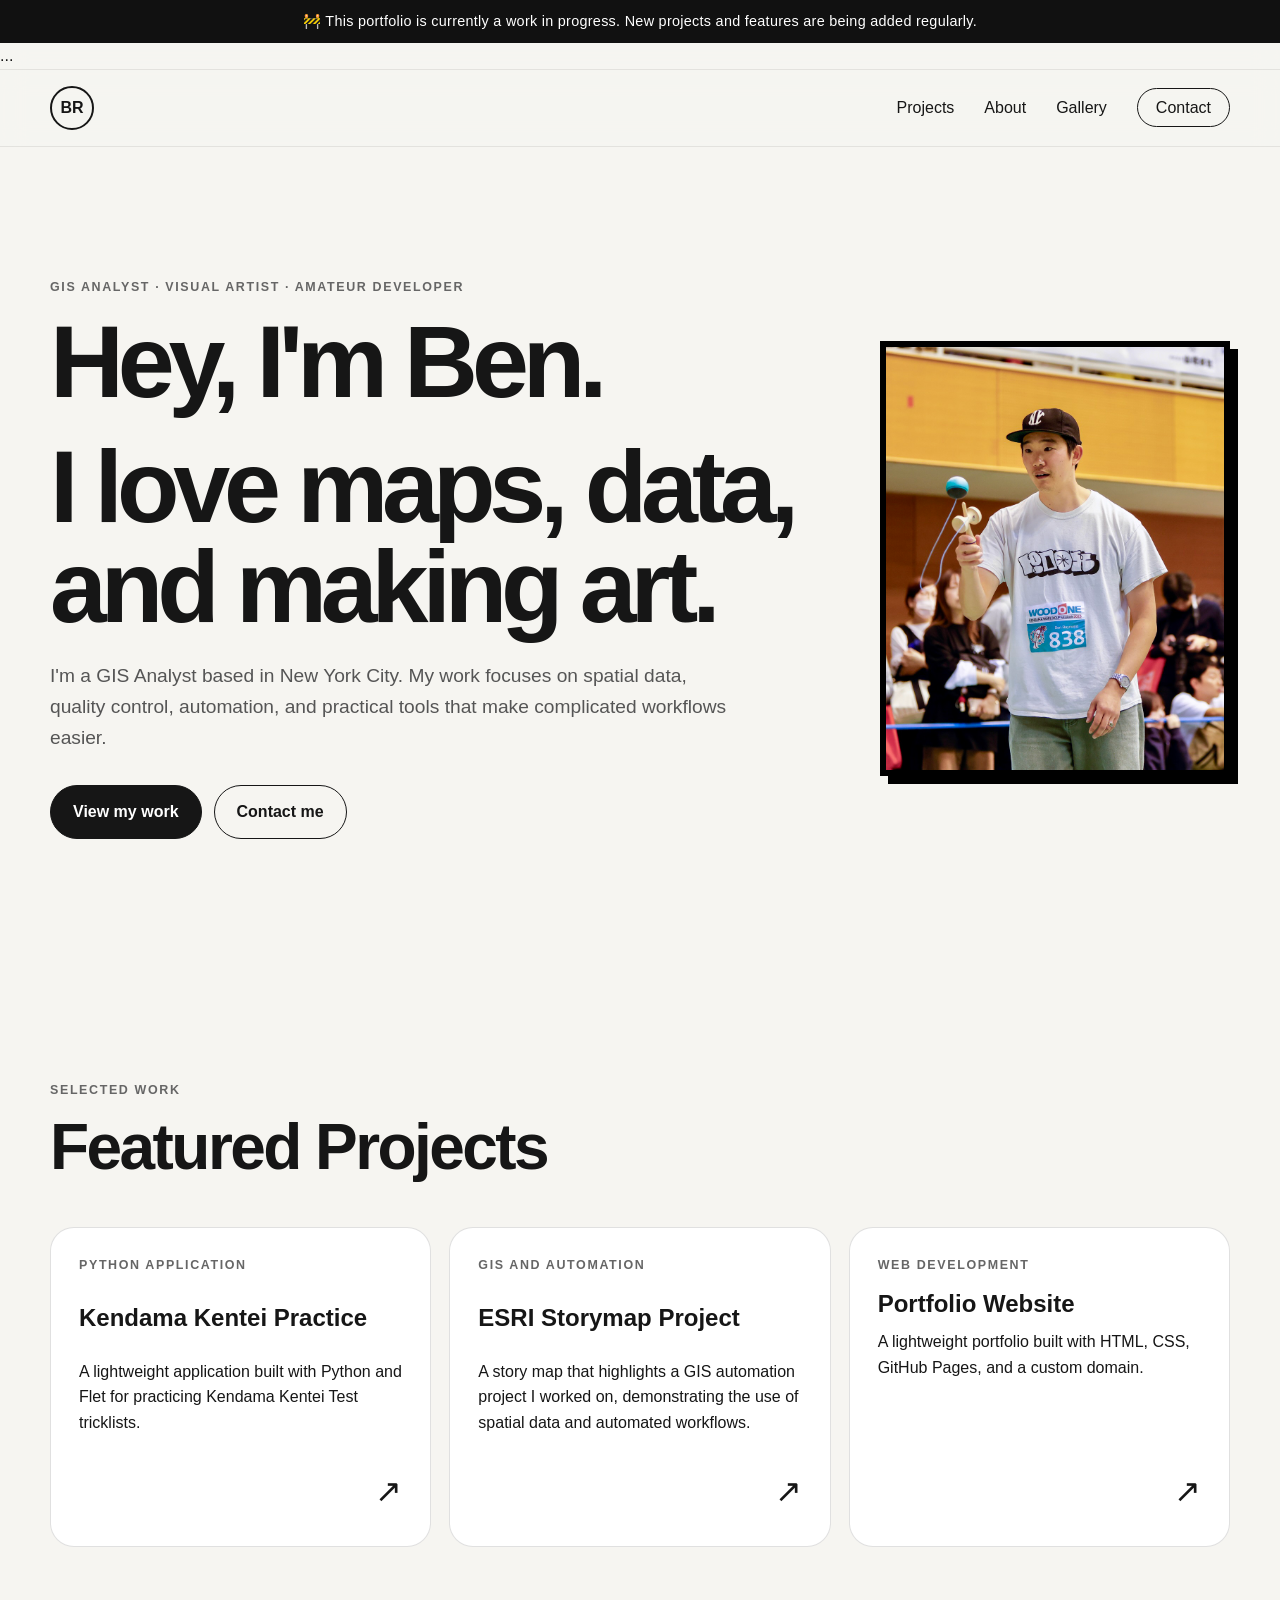
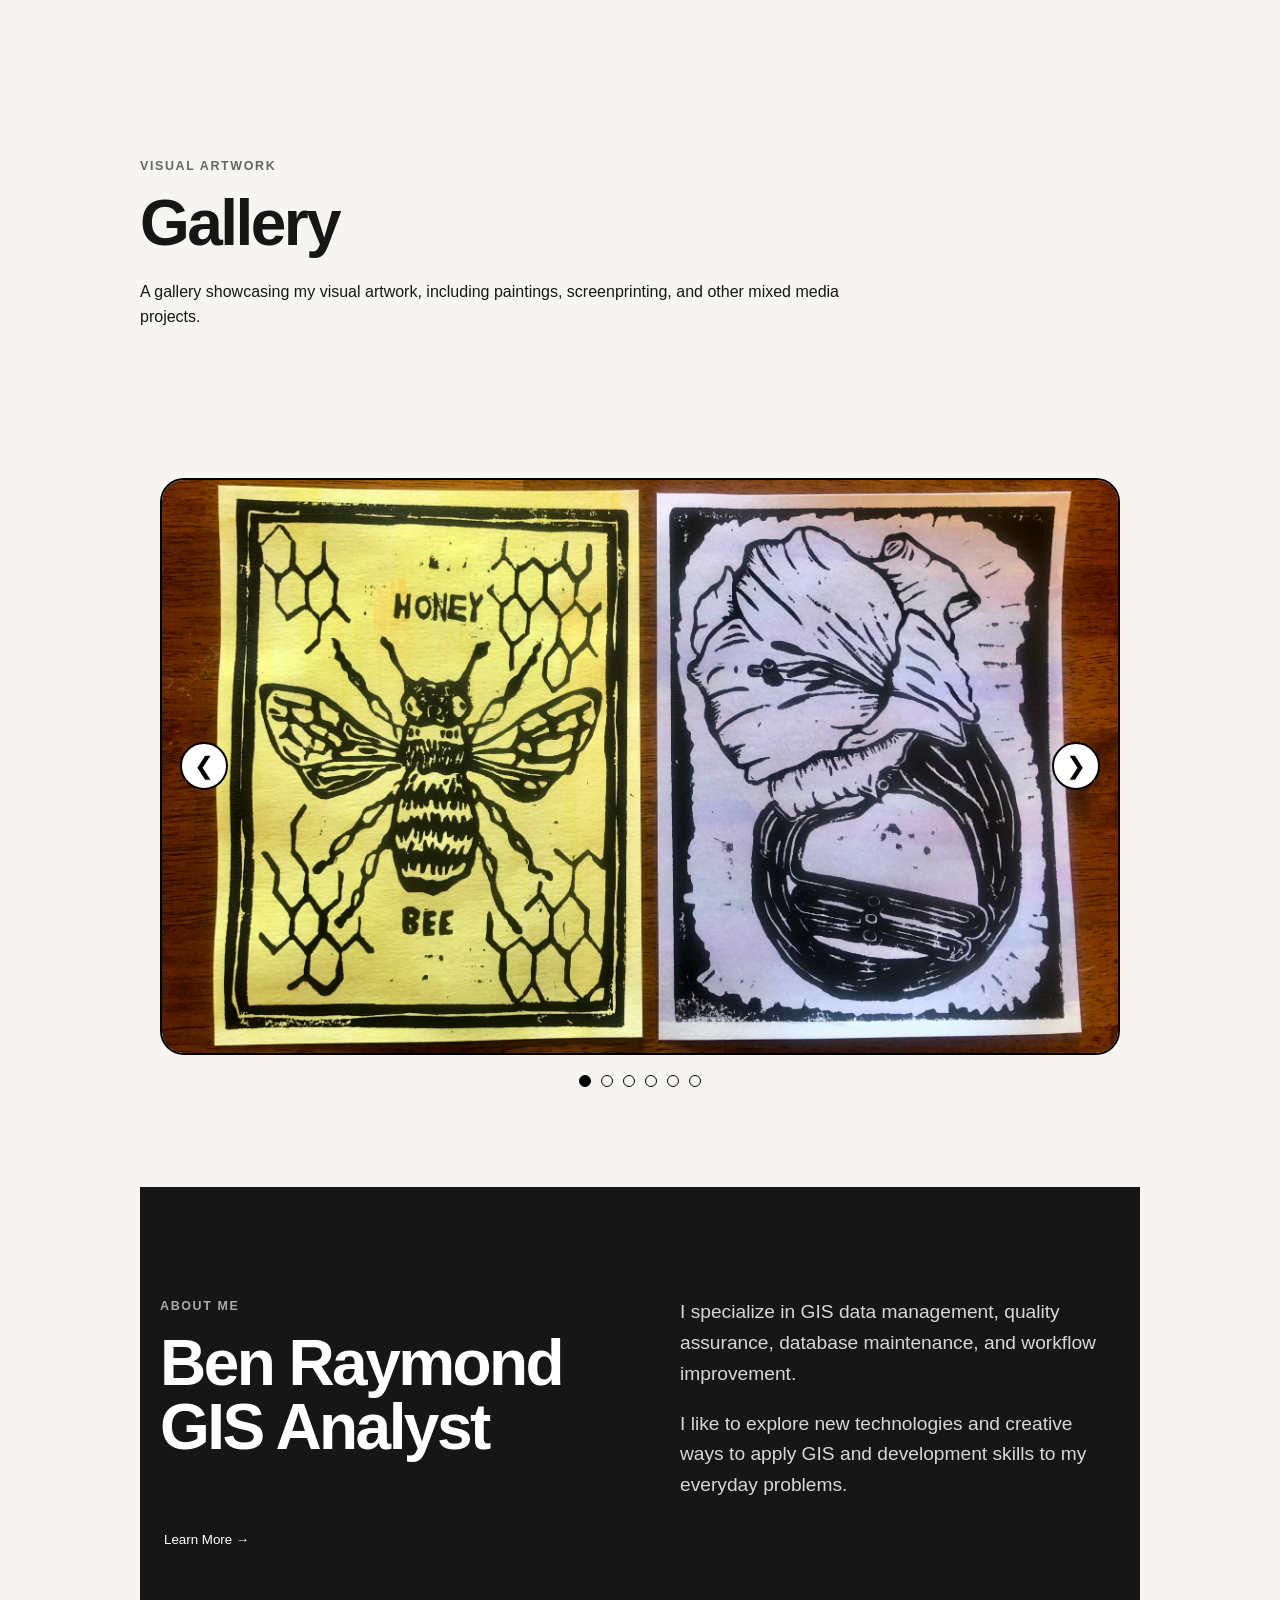
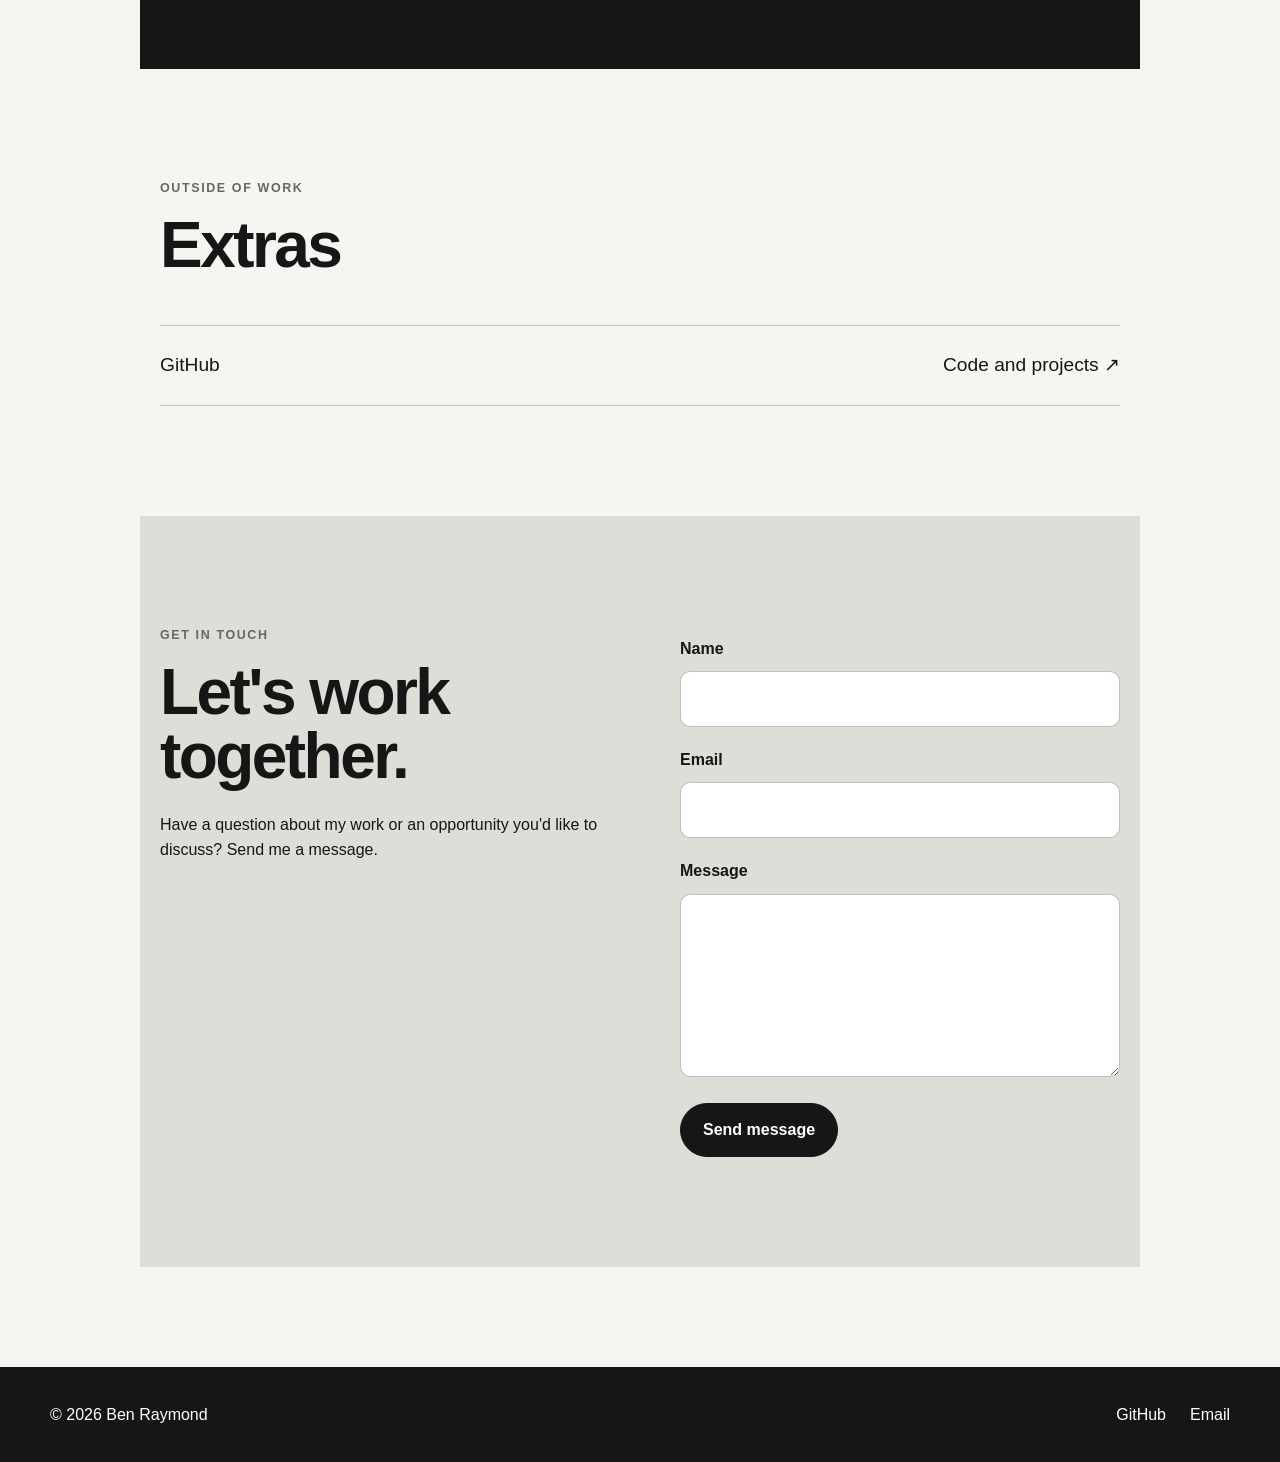
==== index.html @ f87cbcc8 "Add About Me page and improved gallery" ====
<!DOCTYPE html>
<html lang="en">
<head>
    <meta charset="UTF-8">

    <meta
        name="viewport"
        content="width=device-width, initial-scale=1.0"
    >

    <meta
        name="description"
        content="Ben Raymond's GIS, art, and development portfolio."
    >

    <title>Ben Raymond | Portfolio</title>

    <link rel="stylesheet" href="style.css?v=2">
</head>

<body>

    <!-- Navigation -->
    <!-- WIP BANNER-->
    <div class="announcement-banner">
    🚧 This portfolio is currently a work in progress. New projects and features are being added regularly.
    </div>

<header class="site-header">
    ...
</header>
    <!-- Header-->
    <header class="site-header">
        <nav class="navbar container">
            <a class="logo" href="#home">BR</a>

            <ul class="nav-links">
                <li><a href="#projects">Projects</a></li>
                <li><a href="#about">About</a></li>
                <li><a href="#gallery">Gallery</a></li>
                <li><a class="contact-link" href="#contact">Contact</a></li>
            </ul>
        </nav>
    </header>

    <main>

        <!-- Introduction -->
        <section id="home" class="hero container">
            <div class="hero-text">
                <p class="eyebrow">GIS Analyst · Visual Artist · Amateur Developer</p>

                <h1>
                    Hey, I'm Ben.
                </h1>

                <h1>    
                    I love maps, data, and making art.
                </h1>

                <p class="hero-description">
                    I'm a GIS Analyst based in New York City. My work focuses
                    on spatial data, quality control, automation, and practical
                    tools that make complicated workflows easier.
                </p>

                <div class="hero-buttons">
                    <a class="button primary-button" href="#projects">
                        View my work
                    </a>

                    <a class="button secondary-button" href="#contact">
                        Contact me
                    </a>
                </div>
            </div>

            <img
                class="profile-image"
                src="images/benKWC.JPG"
                alt="Portrait of Ben Raymond competing at KWC 2025"
            >
        </section>

        <!-- Featured Projects -->
        <section id="projects" class="section container">
            <div class="section-heading">
                <p class="eyebrow">Selected work</p>
                <h2>Featured Projects</h2>
            </div>

            <div class="featured-grid">

                <a  class="featured-card"
                    href="https://github.com/raymond-ben/Kendama-Kentei-Test-Practice"
                    target="_blank"
                    rel="noopener noreferrer">
                    <p class="project-type">Python Application</p>
                    <h3>Kendama Kentei Practice</h3>
                    <p>
                        A lightweight application built with Python and Flet for practicing Kendama Kentei Test tricklists.
                    </p>

                    <span class="card-arrow">↗</span>
                </a>

                <a class="featured-card"
                    href="https://storymaps.arcgis.com/stories/ae61ece244264a0494ba1dba176bf20c"
                    target="_blank"
                    rel="noopener noreferrer">
                    <p class="project-type">GIS and Automation</p>
                    <h3>ESRI Storymap Project</h3>
                    <p>
                        A story map that highlights a GIS automation project I worked on, demonstrating the use of spatial data and automated workflows.
                    </p>
                   
                    <span class="card-arrow">↗</span>
                </a>

                <a class="featured-card" href="portfolio-site.html">
                    <div>
                        <p class="project-type">Web Development</p>
                        <h3>Portfolio Website</h3>

                        <p>
                            A lightweight portfolio built with HTML, CSS,
                            GitHub Pages, and a custom domain.
                        </p>
                    </div>

                    <span class="card-arrow">↗</span>
                </a>

            </div>
        </section>

        <!-- Art Gallery -->
        <section id="gallery" class="section gallery-section">
            <div class="section-heading">
                <p class="eyebrow">Visual Artwork</p>
                <h2>Gallery</h2>

                <p>
                    A gallery showcasing my visual artwork, including paintings, screenprinting, and other mixed media projects.
                </p>
            </div>

            <!-- Where to insert a photo carousel -->

        <section class="gallery-section">
            <div class="carousel">
                <button
                    class="carousel-button previous"
                    type="button"
                    aria-label="Previous image"
            >
                    &#10094;
            </button>

            <div class="carousel-track">
                <img
                    class="carousel-image active"
                    src="images/gallery-1.jpeg"
                    alt="Bee and Flower - Linocut Print"
                >
                
                <img
                    class="carousel-image"
                    src="images/gallery-2.jpeg"
                    alt="2021 Dead and Company Summer Tour Lot Tshirt - Digital/Screenprint/Tie-Dye"
                >

                <img
                    class="carousel-image"
                    src="images/gallery-3.jpeg"
                    alt="Buffalo Head Lot Tshirt - Digital/Screenprint/Tie-Dye"
                >

                <img
                    class="carousel-image"
                    src="images/gallery-4.jpeg"
                    alt="Buffalo Head Stickers"
                >

                <img
                    class="carousel-image"
                    src="images/gallery-5.jpeg"
                    alt="Magic: the Gathering Food Token - Acrylic Painting"
                >

                <img
                    class="carousel-image"
                    src="images/gallery-6.jpeg"
                    alt="Self Portrait - Mixed Media"
                >
            </div>

            <button
                class="carousel-button next"
                type="button"
                aria-label="Next image"
            >
                &#10095;
            </button>
        </div>

        <div class="carousel-dots">
            <button class="dot active" aria-label="Show image 1"></button>
            <button class="dot" aria-label="Show image 2"></button>
            <button class="dot" aria-label="Show image 3"></button>
            <button class="dot" aria-label="Show image 4"></button>
            <button class="dot" aria-label="Show image 5"></button>
            <button class="dot" aria-label="Show image 6"></button>
        </div>
    </section>

        <!-- About -->
        <section id="about" class="section about-section">
            <div class="container about-layout">
                <div>
                    <p class="eyebrow">About me</p>
                    <h2>Ben Raymond GIS Analyst</h2>
                </div>

                <div class="about-copy">
                    <p>
                        I specialize in GIS data management, quality assurance,
                        database maintenance, and workflow improvement.
                    </p>

                    <p>
                        I like to explore new technologies and creative ways to apply GIS and development skills to my everyday problems.
                    </p>
                </div>
            </div>

             <button class="class-button" type="button" onclick="window.location.href='about.html'">
                 Learn More →
            </button>
        </section>

        <!-- Extras -->
        <section id="extras" class="section container">
            <div class="section-heading">
                <p class="eyebrow">Outside of work</p>
                <h2>Extras</h2>
            </div>

            <div class="link-list">

                <a href="https://github.com/raymond-ben"
                   target="_blank"
                   rel="noopener noreferrer">GitHub
                   <span>Code and projects ↗</span>
                </a>
            </div>
        </section>

        <!-- Contact -->
        <section id="contact" class="section contact-section">
            <div class="container contact-layout">
                <div>
                    <p class="eyebrow">Get in touch</p>
                    <h2>Let's work together.</h2>

                    <p>
                        Have a question about my work or an opportunity you'd
                        like to discuss? Send me a message.
                    </p>
                </div>

                <form
                    class="contact-form"
                    action="https://formspree.io/f/xykrnepl"
                    method="POST"
                >
                    <label for="name">Name</label>
                    <input
                        id="name"
                        name="name"
                        type="text"
                        required
                    >

                    <label for="email">Email</label>
                    <input
                        id="email"
                        name="email"
                        type="email"
                        required
                    >

                    <label for="message">Message</label>
                    <textarea
                        id="message"
                        name="message"
                        rows="6"
                        required
                    ></textarea>

                    <button class="button primary-button" type="submit">
                        Send message
                    </button>
                </form>
            </div>
        </section>

    </main>

    <footer class="site-footer">
        <div class="container footer-content">
            <p>© 2026 Ben Raymond</p>

            <div>
                <a href="https://github.com/raymond-ben"
                   target="_blank"
                   rel="noopener noreferrer">GitHub
                </a>

                <a href="mailto:ben@benraymond.me">Email</a>
            </div>
        </div>
    </footer>

<script src="script.js"></script>
</body>
</html>
---- style.css ----
/* Basic reset */

* {
    box-sizing: border-box;
}

html {
    scroll-behavior: smooth;
}

body {
    margin: 0;
    background: #f6f5f1;
    color: #161616;
    font-family:
        Arial,
        Helvetica,
        sans-serif;
    line-height: 1.6;
}

img {
    display: block;
    max-width: 100%;
}

a {
    color: inherit;
    text-decoration: none;
}

h1,
h2,
h3,
p {
    margin-top: 0;
}

h1 {
    max-width: 900px;
    margin-bottom: 24px;
    font-size: clamp(3rem, 8vw, 6.5rem);
    line-height: 0.98;
    letter-spacing: -0.06em;
}

h2 {
    margin-bottom: 24px;
    font-size: clamp(2.3rem, 5vw, 4rem);
    line-height: 1;
    letter-spacing: -0.04em;
}

h3 {
    margin-bottom: 12px;
    font-size: 1.5rem;
    line-height: 1.15;
}

.container {
    width: min(1180px, calc(100% - 40px));
    margin-inline: auto;
}


/* Navigation */

.announcement-banner {
    position: sticky;
    top: 0;
    z-index: 1000;

    background: #111;
    color: white;

    text-align: center;
    padding: 10px 20px;

    font-size: 0.9rem;
    font-weight: 500;
    letter-spacing: 0.02em;
}

.site-header {
    position: sticky;
    top: 40px;
    z-index: 100;
    border-bottom: 1px solid rgba(0, 0, 0, 0.08);
    background: rgba(246, 245, 241, 0.9);
    backdrop-filter: blur(12px);
}

.navbar {
    display: flex;
    align-items: center;
    justify-content: space-between;
    min-height: 76px;
}

.logo {
    display: grid;
    width: 44px;
    height: 44px;
    place-items: center;
    border: 2px solid #161616;
    border-radius: 50%;
    font-weight: 700;
}

.nav-links {
    display: flex;
    align-items: center;
    gap: 30px;
    margin: 0;
    padding: 0;
    list-style: none;
}

.nav-links a:hover {
    opacity: 0.55;
}

.contact-link {
    padding: 10px 18px;
    border: 1px solid #161616;
    border-radius: 999px;
}


/* Hero */

.hero {
    display: grid;
    grid-template-columns: 1fr 350px;
    align-items: center;
    gap: 60px;
    min-height: calc(100vh - 76px);
    padding-block: 100px;
}

.hero-description {
    max-width: 680px;
    margin-bottom: 32px;
    color: #555;
    font-size: 1.2rem;
}

.profile-image {
    width: 100%;
    height: auto;
    object-fit: cover;

    border: 6px solid #000;
    box-shadow: 8px 8px 0 #000;
}

.eyebrow,
.project-type {
    margin-bottom: 14px;
    color: #666;
    font-size: 0.78rem;
    font-weight: 700;
    letter-spacing: 0.13em;
    text-transform: uppercase;
}

.hero-buttons {
    display: flex;
    flex-wrap: wrap;
    gap: 12px;
}


/* Buttons */

.button {
    display: inline-block;
    padding: 13px 22px;
    border: 1px solid #161616;
    border-radius: 999px;
    font: inherit;
    font-weight: 700;
    cursor: pointer;
}

.primary-button {
    background: #161616;
    color: #fff;
}

.primary-button:hover {
    background: #444;
}

.secondary-button:hover {
    background: #e8e7e2;
}


/* Shared sections */

.section {
    padding-block: 110px;
}

.section-heading {
    max-width: 700px;
    margin-bottom: 48px;
}


/* Featured cards */

.featured-grid {
    display: grid;
    grid-template-columns: repeat(3, 1fr);
    gap: 18px;
}

.featured-card {
    display: flex;
    min-height: 320px;
    padding: 28px;
    flex-direction: column;
    justify-content: space-between;
    border: 1px solid rgba(0, 0, 0, 0.12);
    border-radius: 24px;
    background: #fff;
    transition:
        transform 180ms ease,
        box-shadow 180ms ease;
}

.featured-card:hover {
    transform: translateY(-6px);
    box-shadow: 0 20px 50px rgba(0, 0, 0, 0.09);
}

.card-arrow {
    align-self: flex-end;
    font-size: 2rem;
}


/* Gallery */
.gallery-section {
    width: min(1000px, calc(100% - 40px));
    margin: 0 auto;
    padding: 100px 0;
}

.carousel {
    position: relative;
}

.carousel-track {
    position: relative;
    overflow: hidden;
    border: 2px solid #000;
    border-radius: 24px;
    background: #ddd;
}

.carousel-image {
    display: none;
    width: auto;
    max-width: 100%;
    max-height: 75vh;
    height: auto;
    object-fit: contain;
    margin: 0 auto;
}

.carousel-image.active {
    display: block;
}

.carousel-button {
    position: absolute;
    top: 50%;
    z-index: 2;

    width: 48px;
    height: 48px;

    border: 2px solid #000;
    border-radius: 50%;
    background: #fff;
    color: #000;

    font-size: 1.5rem;
    cursor: pointer;

    transform: translateY(-50%);
}

.carousel-button:hover {
    background: #000;
    color: #fff;
}

.previous {
    left: 20px;
}

.next {
    right: 20px;
}

.carousel-dots {
    display: flex;
    justify-content: center;
    gap: 10px;
    margin-top: 20px;
}

.dot {
    width: 12px;
    height: 12px;
    padding: 0;

    border: 1px solid #000;
    border-radius: 50%;
    background: transparent;

    cursor: pointer;
}

.dot.active {
    background: #000;
}


/* About */

.about-section {
    background: #161616;
    color: #fff;
}

.about-layout {
    display: grid;
    grid-template-columns: 1fr 1fr;
    gap: 80px;
}

.about-section .eyebrow {
    color: #aaa;
}

.about-copy {
    color: #d7d7d7;
    font-size: 1.2rem;
}

.class-button {
    background: #161616;
    color: white;
    border: none;
    padding: 12px 24px;
    cursor: pointer;
    text-align: right;
}

/* Extras */

.link-list {
    border-top: 1px solid rgba(0, 0, 0, 0.2);
}

.link-list a {
    display: flex;
    justify-content: space-between;
    gap: 30px;
    padding-block: 24px;
    border-bottom: 1px solid rgba(0, 0, 0, 0.2);
    font-size: 1.2rem;
}

.link-list a:hover {
    padding-left: 12px;
}


/* Contact */

.contact-section {
    background: #deddd7;
}

.contact-layout {
    display: grid;
    grid-template-columns: 1fr 1fr;
    gap: 80px;
}

.contact-form {
    display: grid;
    gap: 10px;
}

.contact-form label {
    margin-top: 10px;
    font-weight: 700;
}

.contact-form input,
.contact-form textarea {
    width: 100%;
    padding: 14px;
    border: 1px solid rgba(0, 0, 0, 0.25);
    border-radius: 10px;
    background: #fff;
    font: inherit;
}

.contact-form textarea {
    resize: vertical;
}

.contact-form button {
    width: fit-content;
    margin-top: 16px;
}


/* Footer */

.site-footer {
    padding-block: 35px;
    background: #161616;
    color: #fff;
}

.footer-content {
    display: flex;
    justify-content: space-between;
    gap: 30px;
}

.footer-content p {
    margin: 0;
}

.footer-content div {
    display: flex;
    gap: 24px;
}


/* Tablet */

@media (max-width: 900px) {
    .hero {
        grid-template-columns: 1fr;
    }

    .profile-image {
        width: 220px;
        height: 280px;
    }

    .featured-grid,
    .project-grid {
        grid-template-columns: repeat(2, 1fr);
    }

    .about-layout,
    .contact-layout {
        grid-template-columns: 1fr;
        gap: 40px;
    }
}


/* Mobile */

@media (max-width: 650px) {
    .nav-links li:not(:last-child) {
        display: none;
    }

    .hero {
        padding-block: 70px;
    }

    .section {
        padding-block: 75px;
    }

    .featured-grid,
    .project-grid {
        grid-template-columns: 1fr;
    }

    .featured-card {
        min-height: 260px;
    }

    .footer-content {
        flex-direction: column;
    }
}
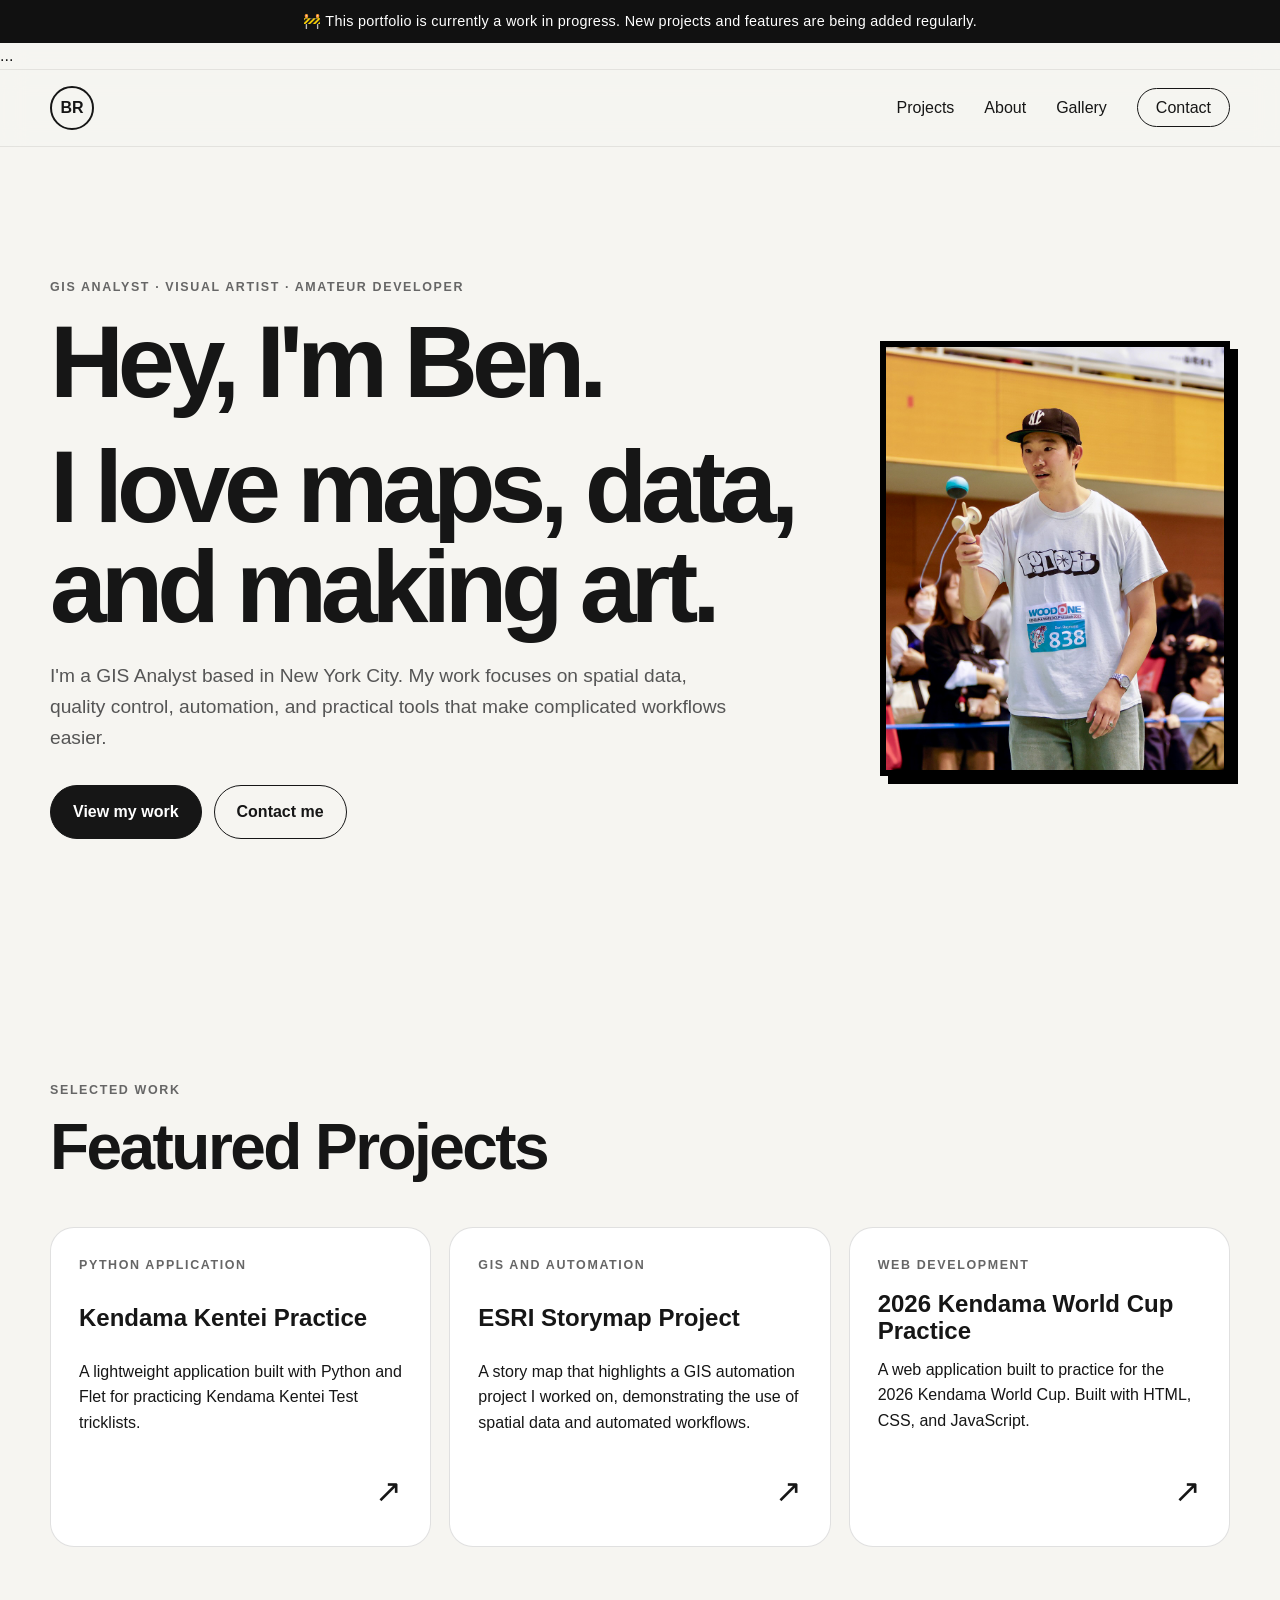
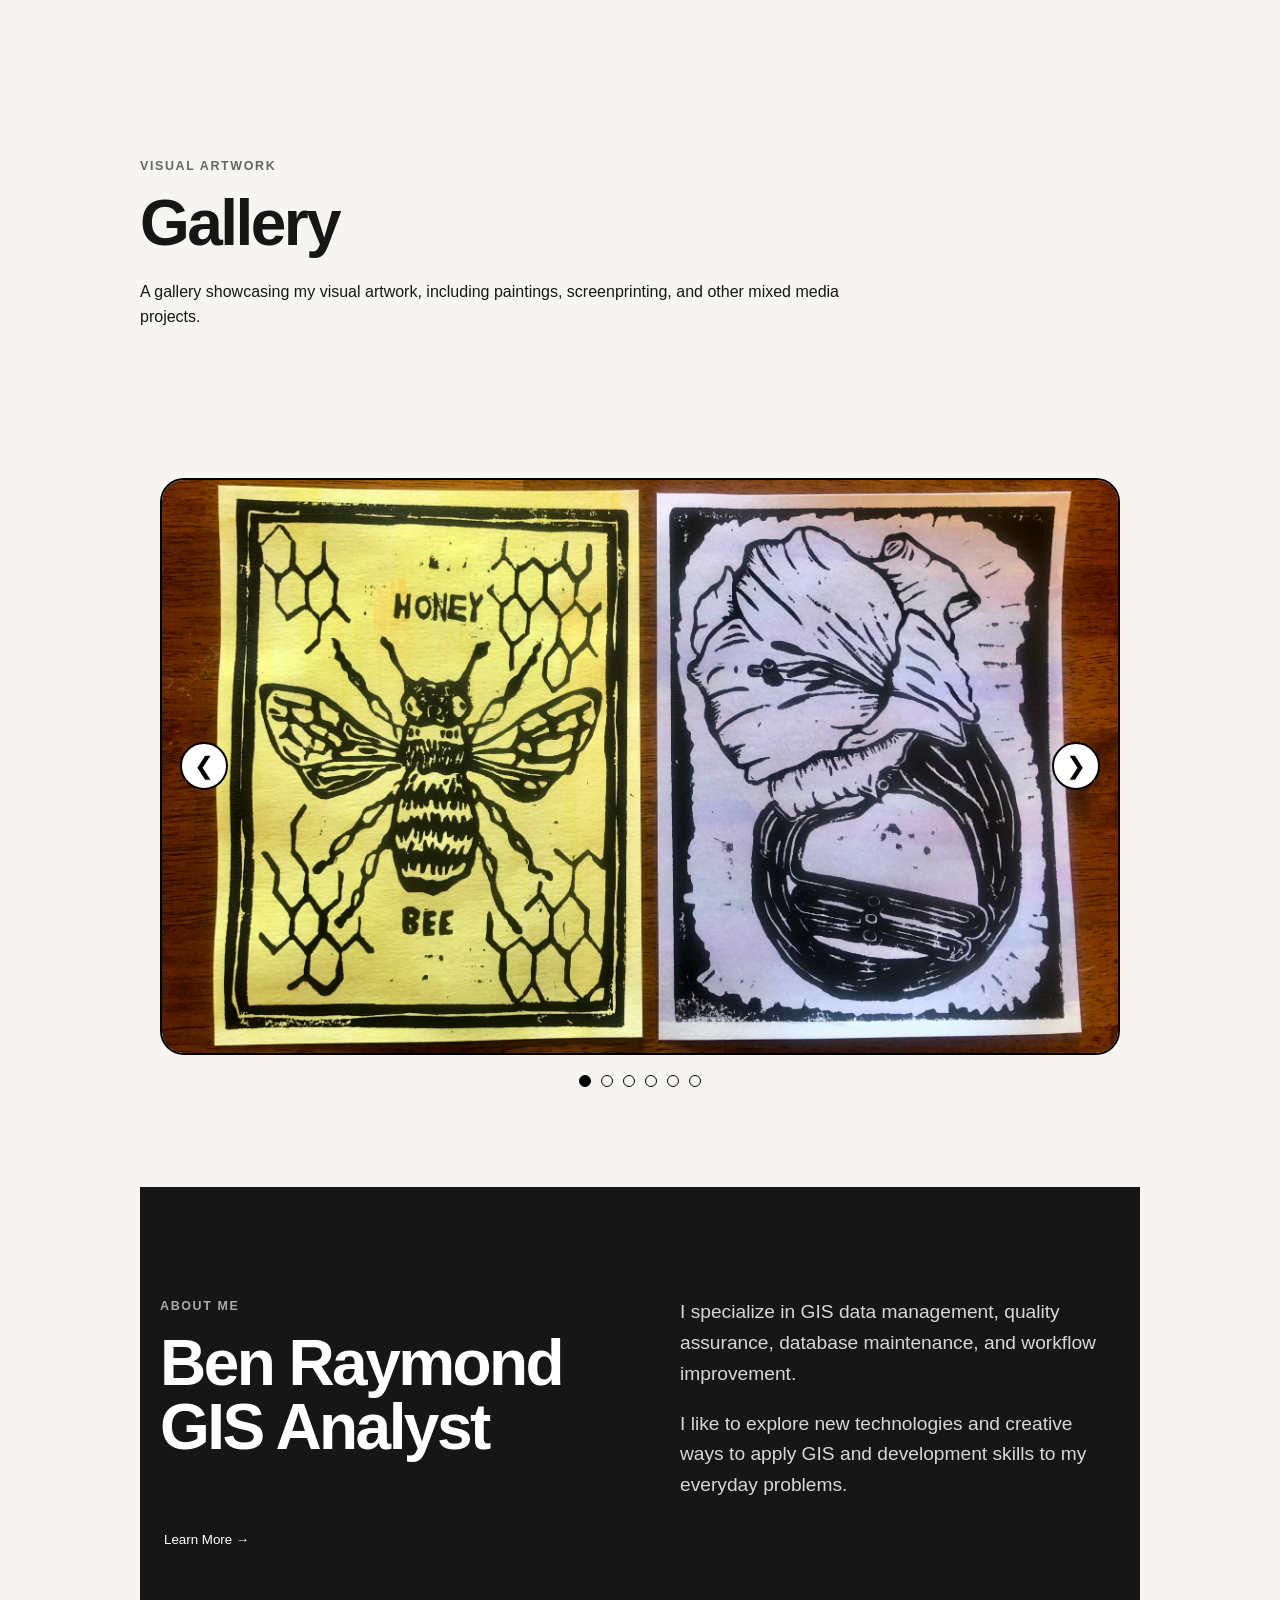
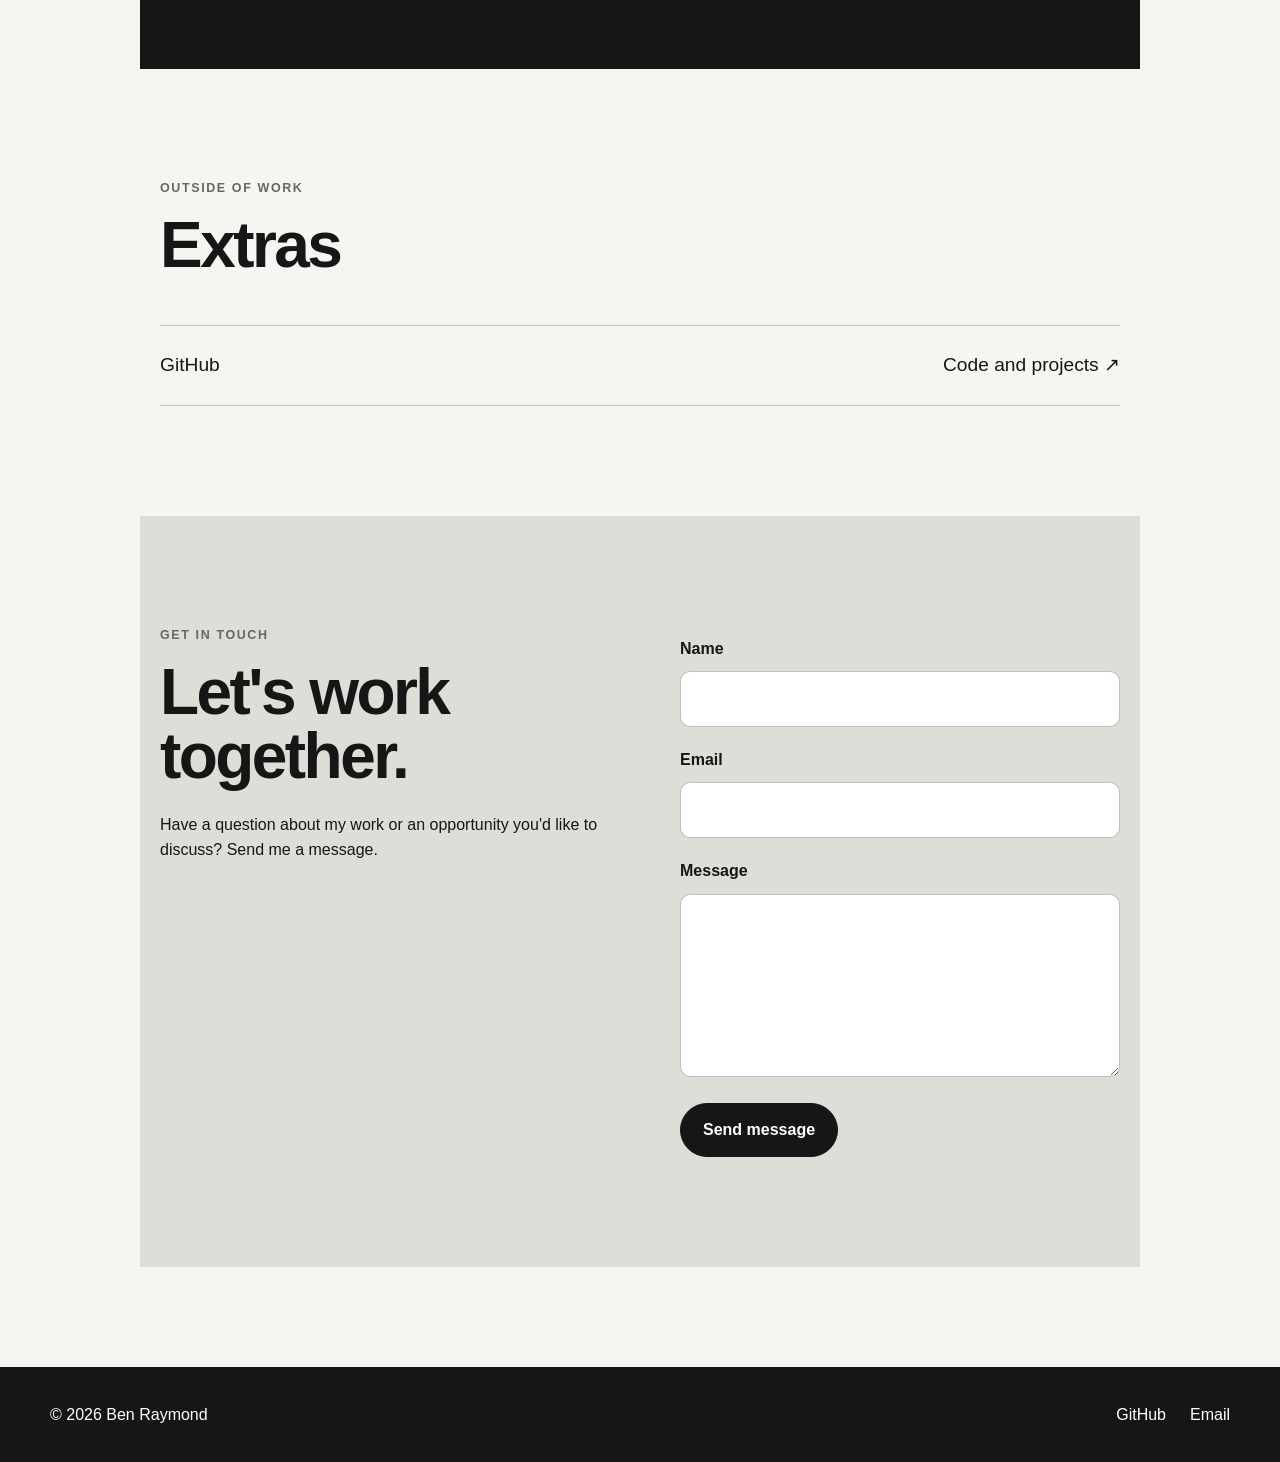
==== commit ccd5b49f: "Add KWC Practice App" ====
--- a/index.html
+++ b/index.html
@@ -15,7 +15,7 @@
 
     <title>Ben Raymond | Portfolio</title>
 
-    <link rel="stylesheet" href="style.css?v=2">
+    <link rel="stylesheet" href="style.css?v=3">
 </head>
 
 <body>
@@ -117,14 +117,17 @@
                     <span class="card-arrow">↗</span>
                 </a>
 
-                <a class="featured-card" href="portfolio-site.html">
+                <a class="featured-card" 
+                    href="/kwc-practice/"
+                    target="_blank"
+                    rel="noopener noreferrer">
                     <div>
                         <p class="project-type">Web Development</p>
-                        <h3>Portfolio Website</h3>
+                        <h3>2026 Kendama World Cup Practice</h3>
 
                         <p>
-                            A lightweight portfolio built with HTML, CSS,
-                            GitHub Pages, and a custom domain.
+                            A web application built to practice for the 2026 Kendama World Cup.
+                            Built with HTML, CSS, and JavaScript.
                         </p>
                     </div>
 
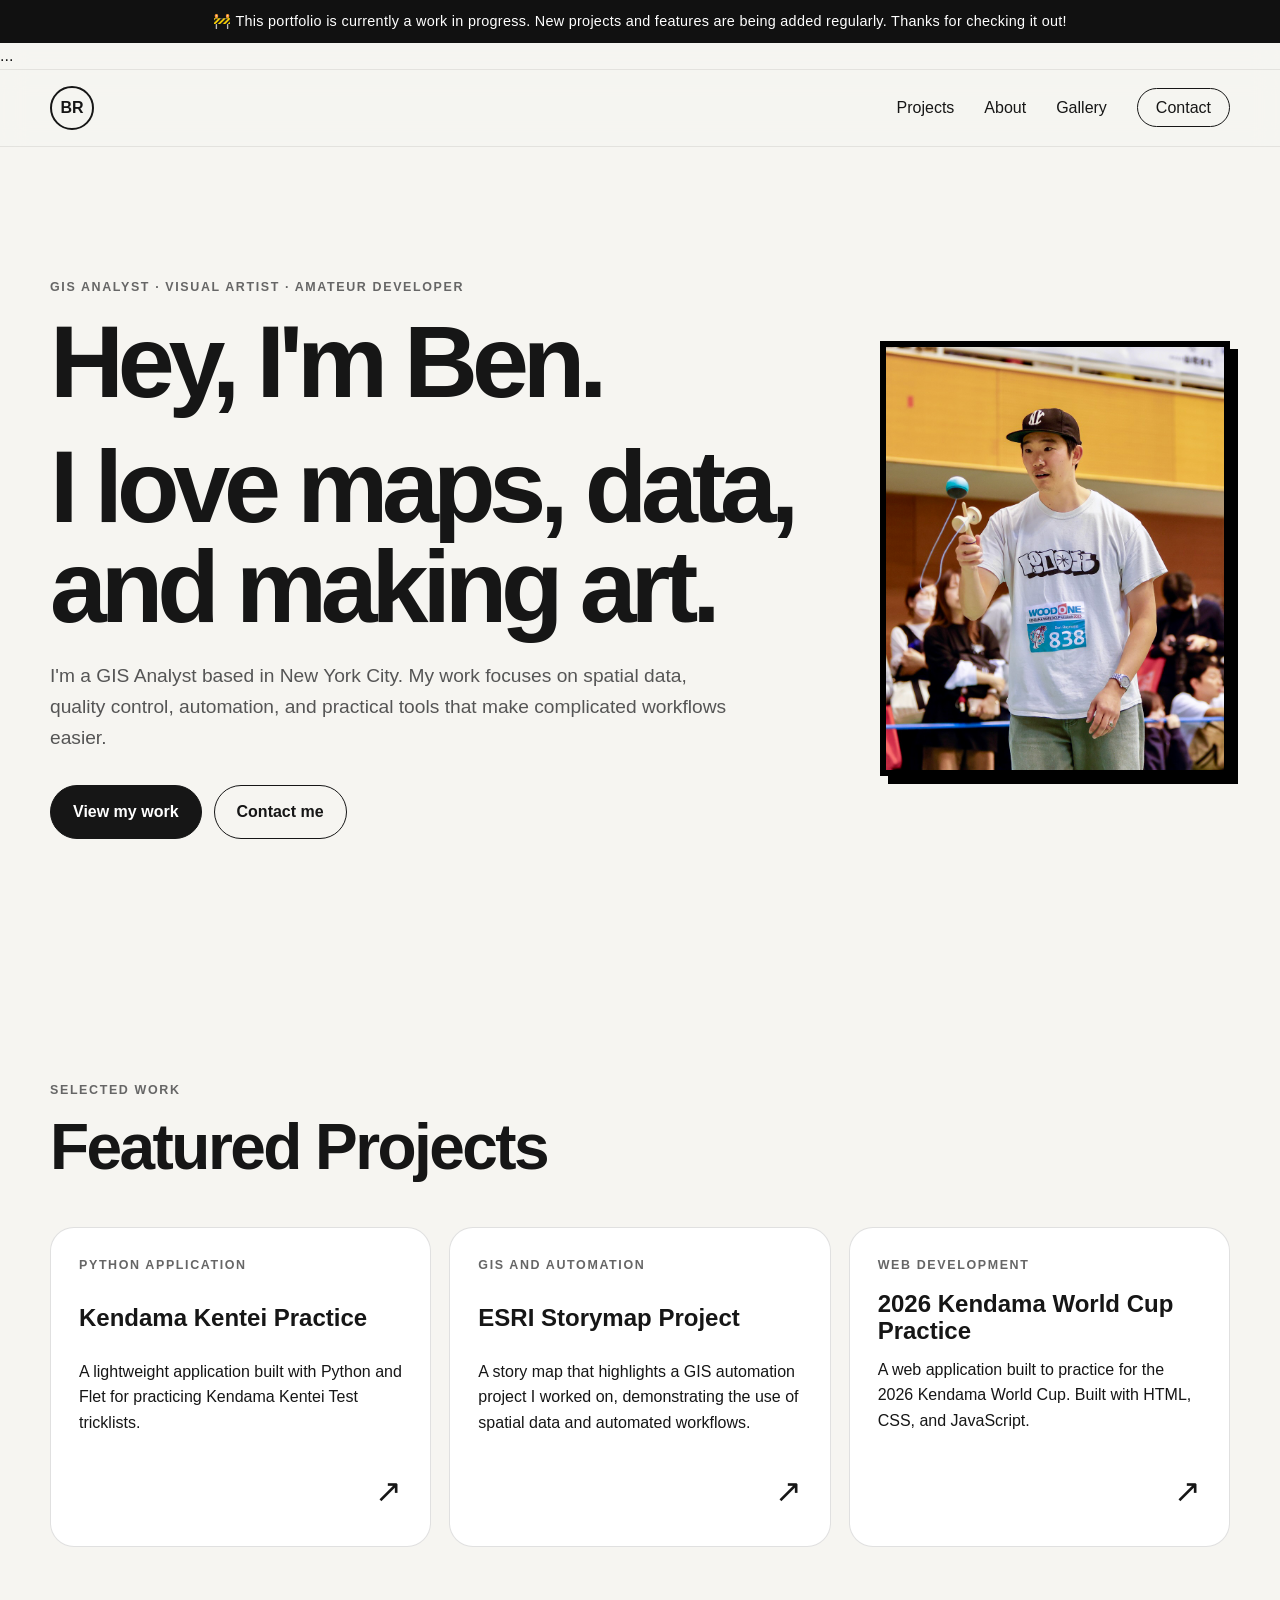
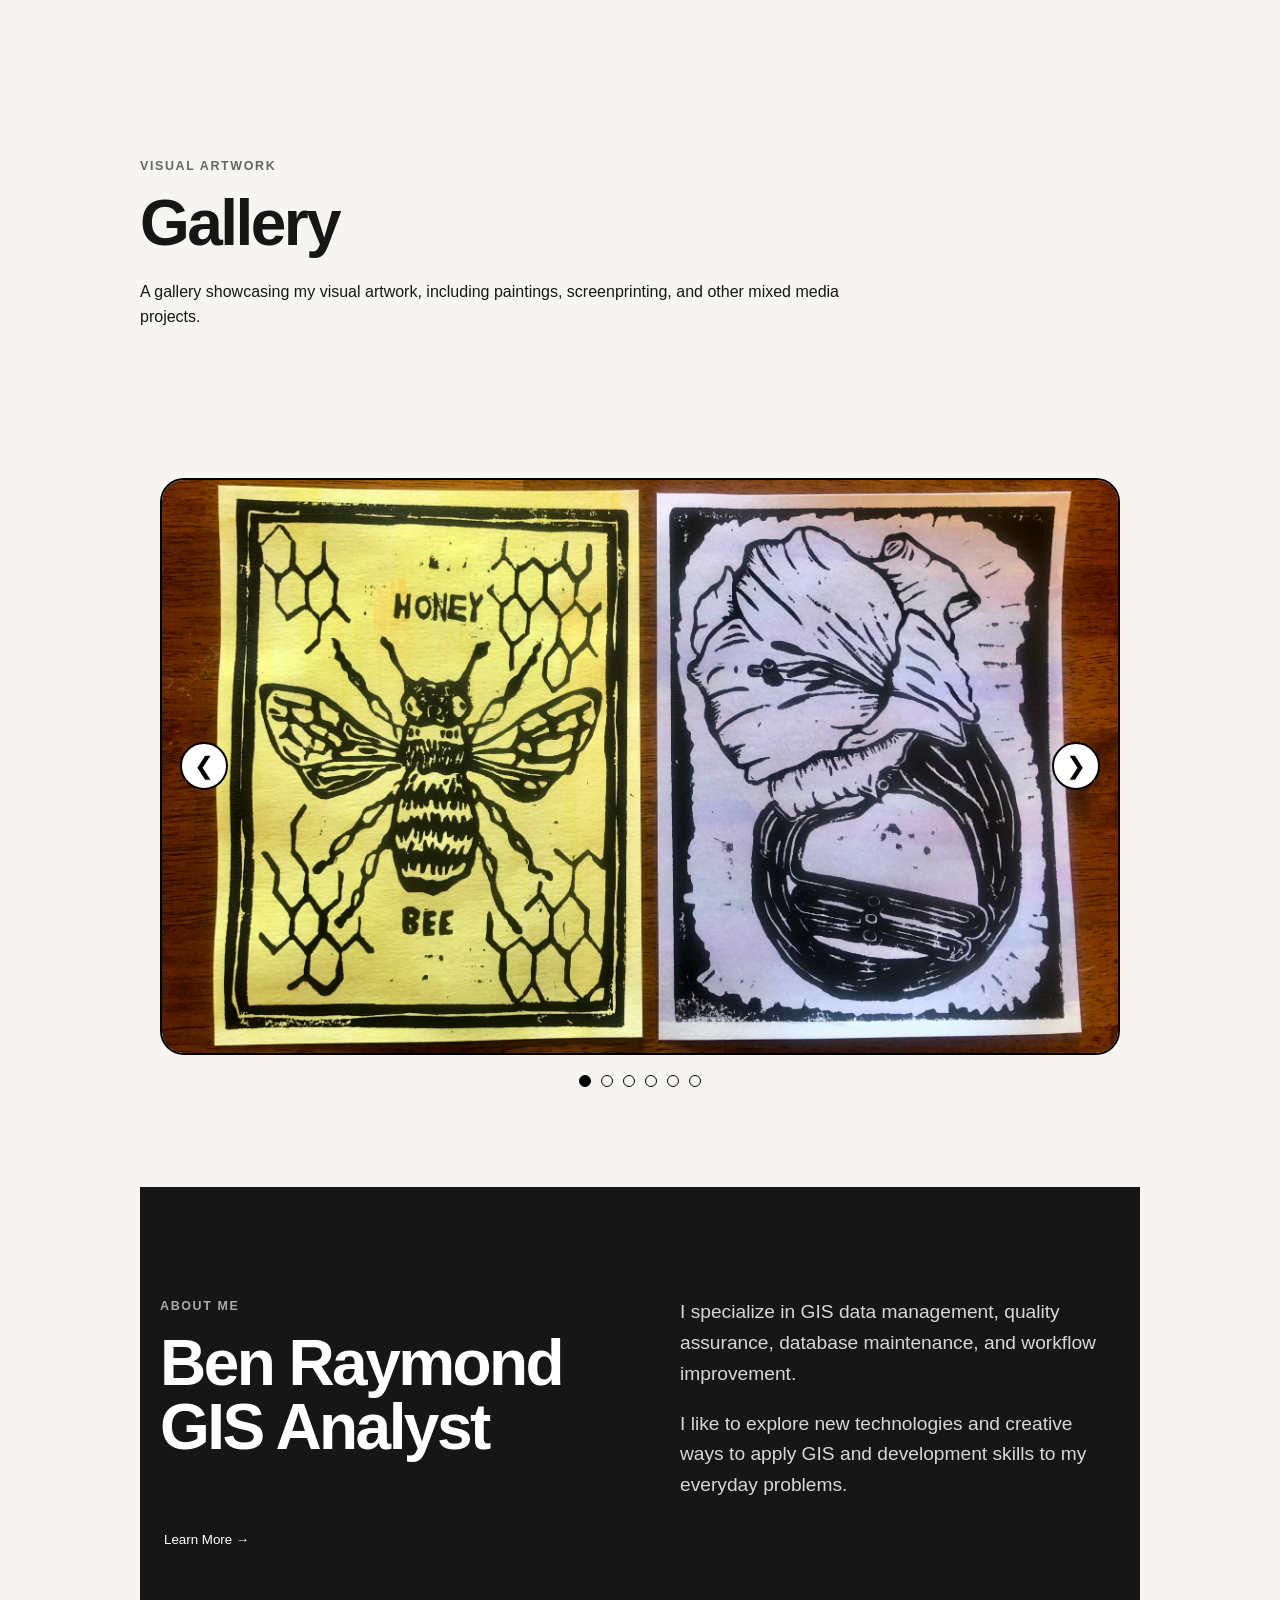
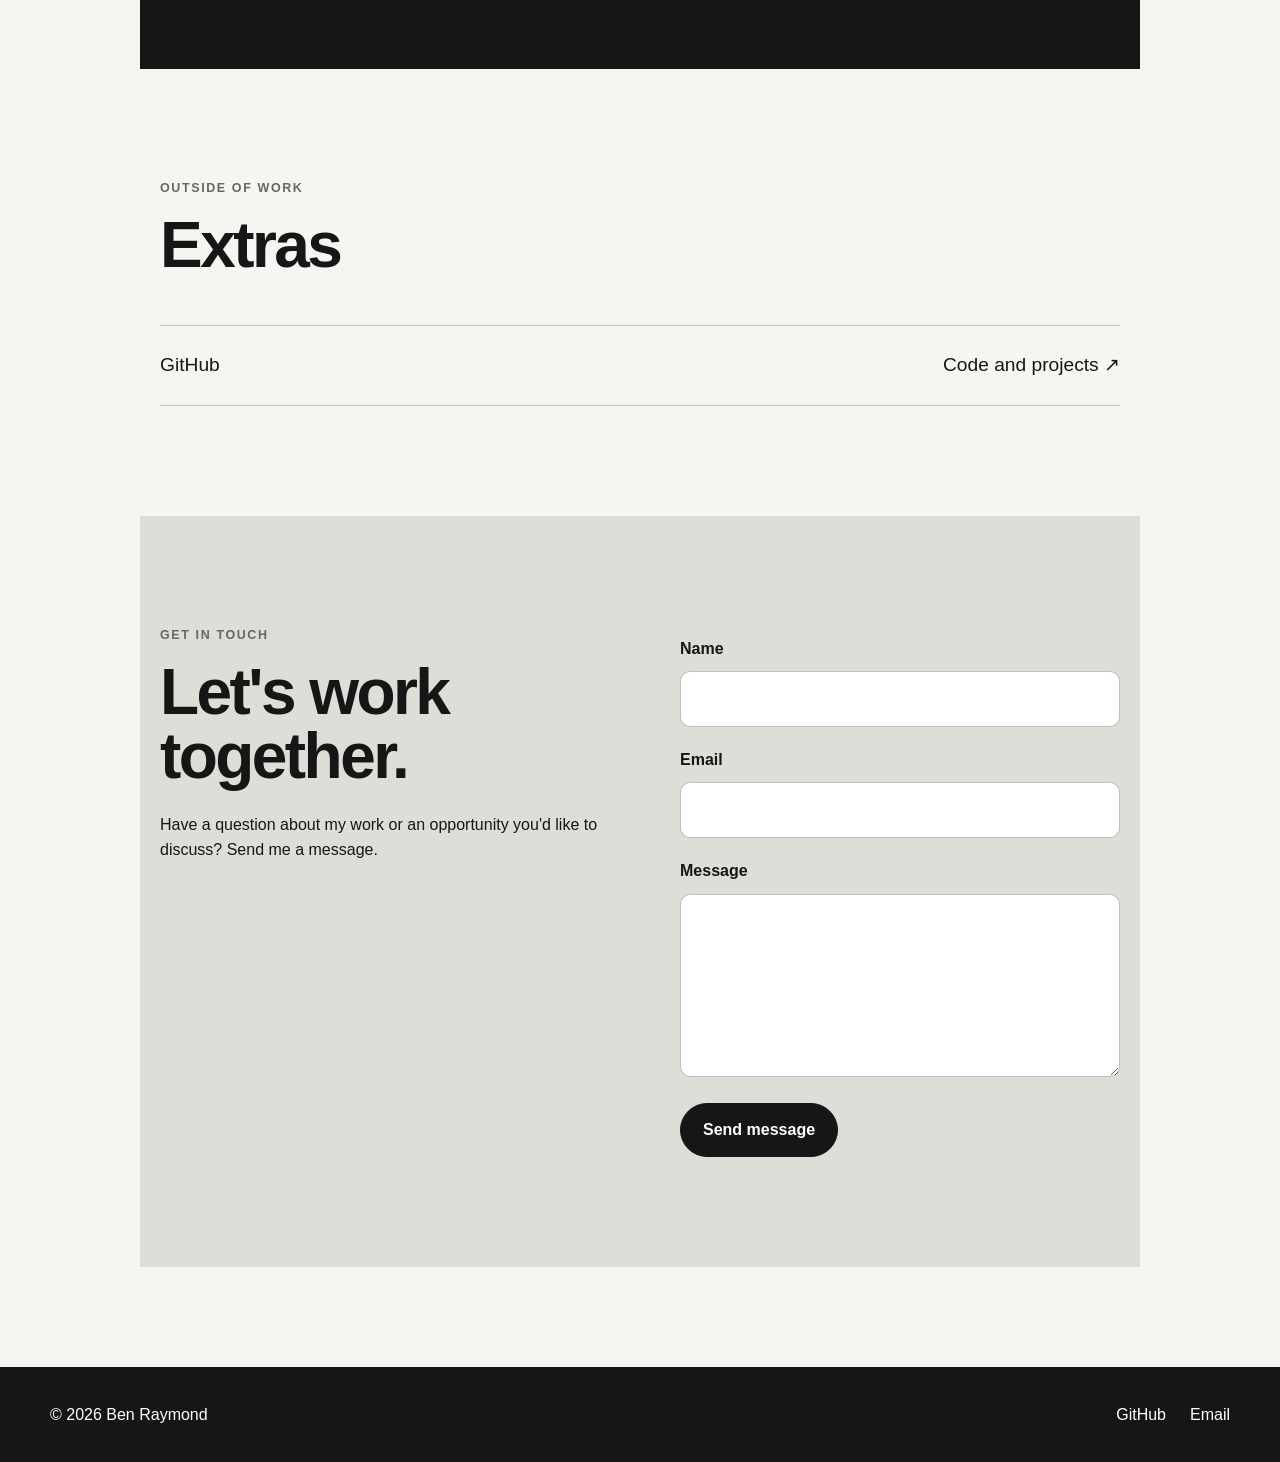
==== commit 82ccbf2a: "Routine Update 08/06/26" ====
--- a/index.html
+++ b/index.html
@@ -15,7 +15,7 @@
 
     <title>Ben Raymond | Portfolio</title>
 
-    <link rel="stylesheet" href="style.css?v=3">
+    <link rel="stylesheet" href="style.css?v=5">
 </head>
 
 <body>
@@ -23,7 +23,7 @@
     <!-- Navigation -->
     <!-- WIP BANNER-->
     <div class="announcement-banner">
-    🚧 This portfolio is currently a work in progress. New projects and features are being added regularly.
+    🚧 This portfolio is currently a work in progress. New projects and features are being added regularly. Thanks for checking it out!
     </div>
 
 <header class="site-header">
--- a/style.css
+++ b/style.css
@@ -501,3 +501,191 @@
         flex-direction: column;
     }
 }
+
+/* About page */
+
+.active-nav {
+    font-weight: 700;
+}
+
+.about-hero {
+    display: grid;
+    grid-template-columns: minmax(0, 1.45fr) minmax(280px, 0.55fr);
+    align-items: center;
+    gap: 70px;
+    min-height: calc(100vh - 116px);
+    padding-block: 100px;
+}
+
+.about-hero h1 {
+    font-size: clamp(3.2rem, 7vw, 6rem);
+}
+
+.about-intro,
+.about-personal {
+    max-width: 680px;
+    color: #555;
+    font-size: 1.05rem;
+}
+
+.about-photo-frame {
+    margin: 0;
+}
+
+.about-photo {
+    width: 100%;
+    aspect-ratio: 4 / 5;
+    object-fit: cover;
+    border: 6px solid #000;
+    box-shadow: 10px 10px 0 #000;
+}
+
+.about-photo-frame figcaption {
+    margin-top: 20px;
+    color: #666;
+    font-size: 0.82rem;
+    font-weight: 700;
+    letter-spacing: 0.08em;
+    text-transform: uppercase;
+}
+
+.detail-list {
+    border-top: 1px solid rgba(0, 0, 0, 0.2);
+}
+
+.detail-row {
+    display: grid;
+    grid-template-columns: minmax(240px, 0.8fr) minmax(0, 1.2fr);
+    gap: 60px;
+    padding-block: 34px;
+    border-bottom: 1px solid rgba(0, 0, 0, 0.2);
+}
+
+.detail-date {
+    margin-bottom: 8px;
+    color: #666;
+    font-size: 0.78rem;
+    font-weight: 700;
+    letter-spacing: 0.12em;
+    text-transform: uppercase;
+}
+
+.detail-description {
+    color: #555;
+}
+
+.detail-description p:last-child {
+    margin-bottom: 0;
+}
+
+.credentials-section {
+    background: #deddd7;
+}
+
+.knowledge-grid {
+    display: grid;
+    grid-template-columns: repeat(3, 1fr);
+    gap: 40px;
+    border-top: 1px solid rgba(0, 0, 0, 0.2);
+}
+
+.knowledge-section {
+    padding-top: 24px;
+}
+
+.knowledge-section h3 {
+    margin-bottom: 14px;
+}
+
+.knowledge-section p {
+    margin-bottom: 0;
+    color: #555;
+}
+
+.about-cta {
+    background: #161616;
+    color: #fff;
+}
+
+.about-cta .eyebrow {
+    color: #aaa;
+}
+
+.about-cta-layout {
+    display: flex;
+    align-items: flex-end;
+    justify-content: space-between;
+    gap: 50px;
+}
+
+.about-cta-actions {
+    display: flex;
+    flex-wrap: wrap;
+    gap: 12px;
+}
+
+.about-cta .secondary-button {
+    border-color: #fff;
+    color: #fff;
+}
+
+.about-cta .secondary-button:hover {
+    background: #fff;
+    color: #161616;
+}
+
+.about-more {
+    display: flex;
+    justify-content: flex-end;
+    margin-top: 40px;
+}
+
+.about-button {
+    border-color: #fff;
+    color: #fff;
+}
+
+.about-button:hover {
+    background: #fff;
+    color: #161616;
+}
+
+@media (max-width: 900px) {
+    .about-hero {
+        grid-template-columns: 1fr;
+        min-height: auto;
+    }
+
+    .about-photo-frame {
+        max-width: 420px;
+    }
+
+    .credential-grid {
+        grid-template-columns: repeat(2, 1fr);
+    }
+
+    .about-cta-layout {
+        align-items: flex-start;
+        flex-direction: column;
+    }
+}
+
+@media (max-width: 650px) {
+    .about-hero {
+        gap: 45px;
+        padding-block: 70px;
+    }
+
+    .detail-row,
+    .credential-grid {
+        grid-template-columns: 1fr;
+    }
+
+    .detail-row {
+        gap: 16px;
+    }
+
+    .about-more {
+        justify-content: flex-start;
+    }
+}
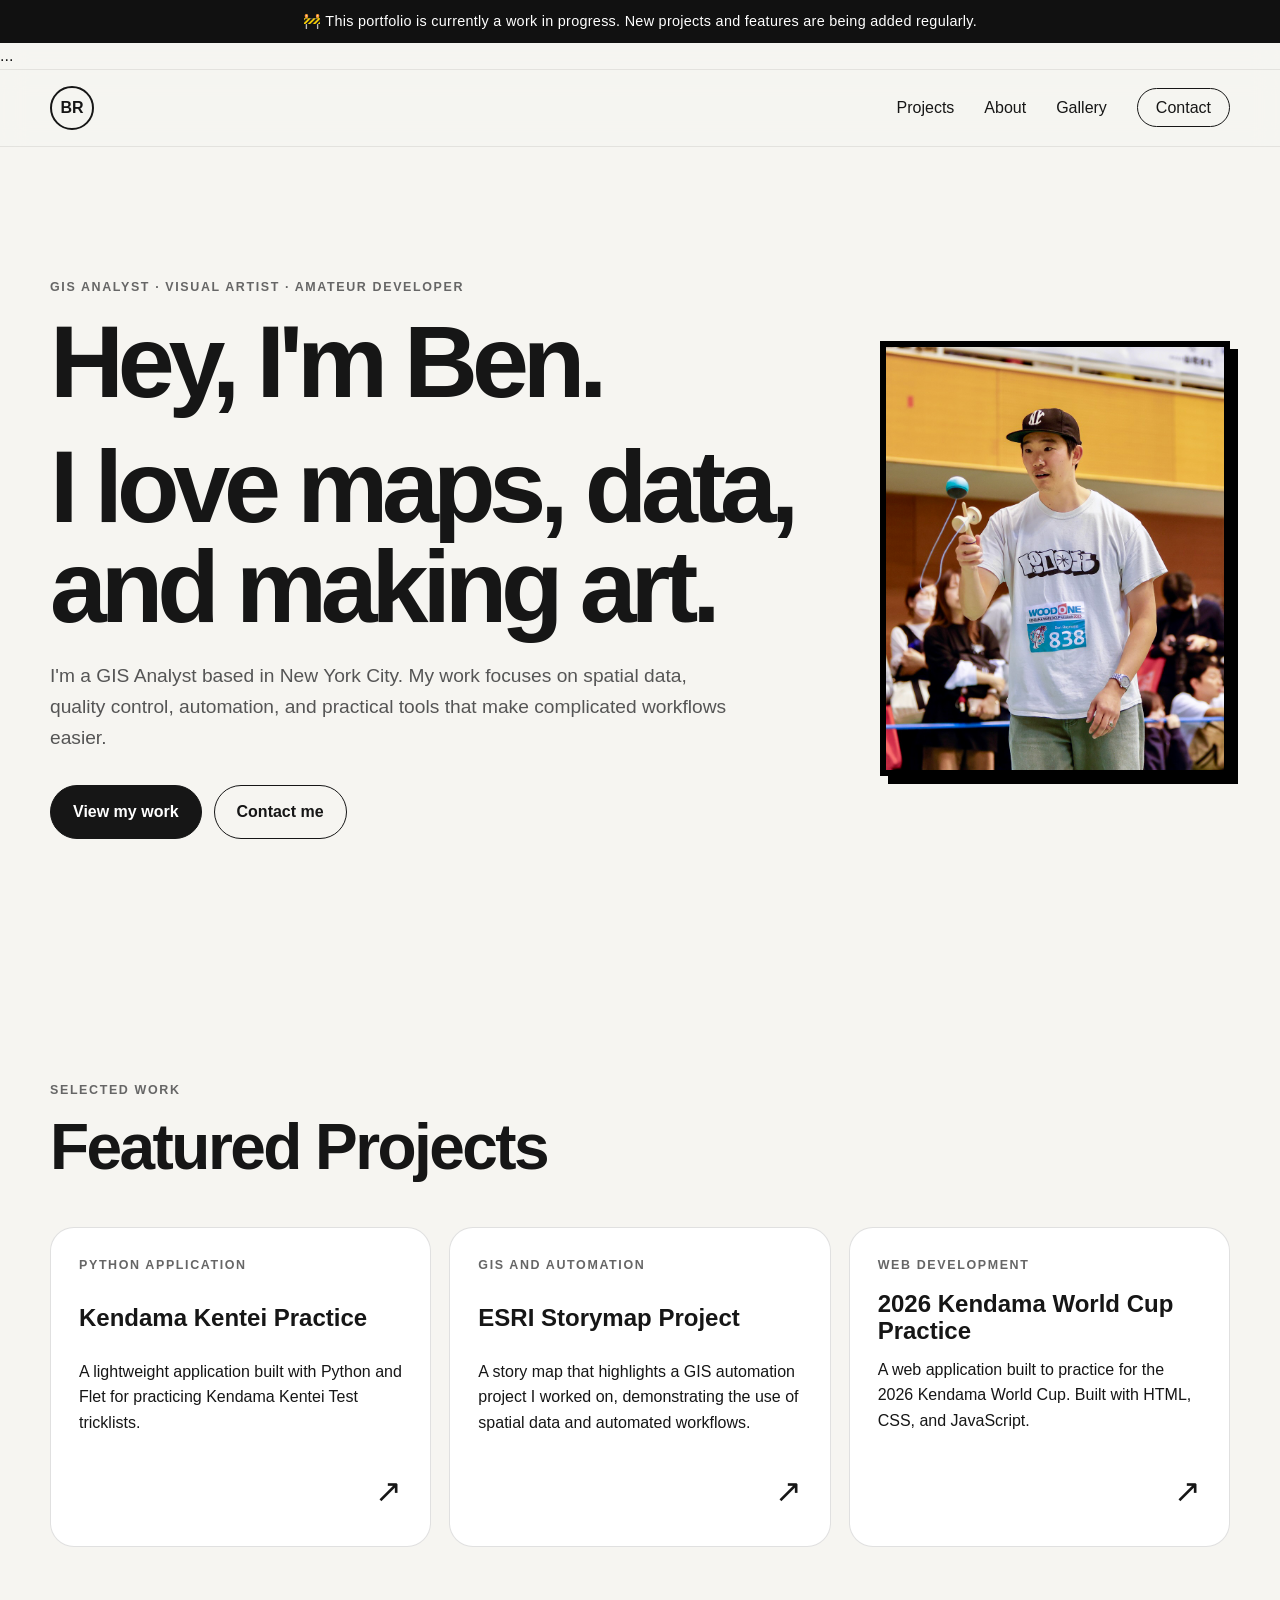
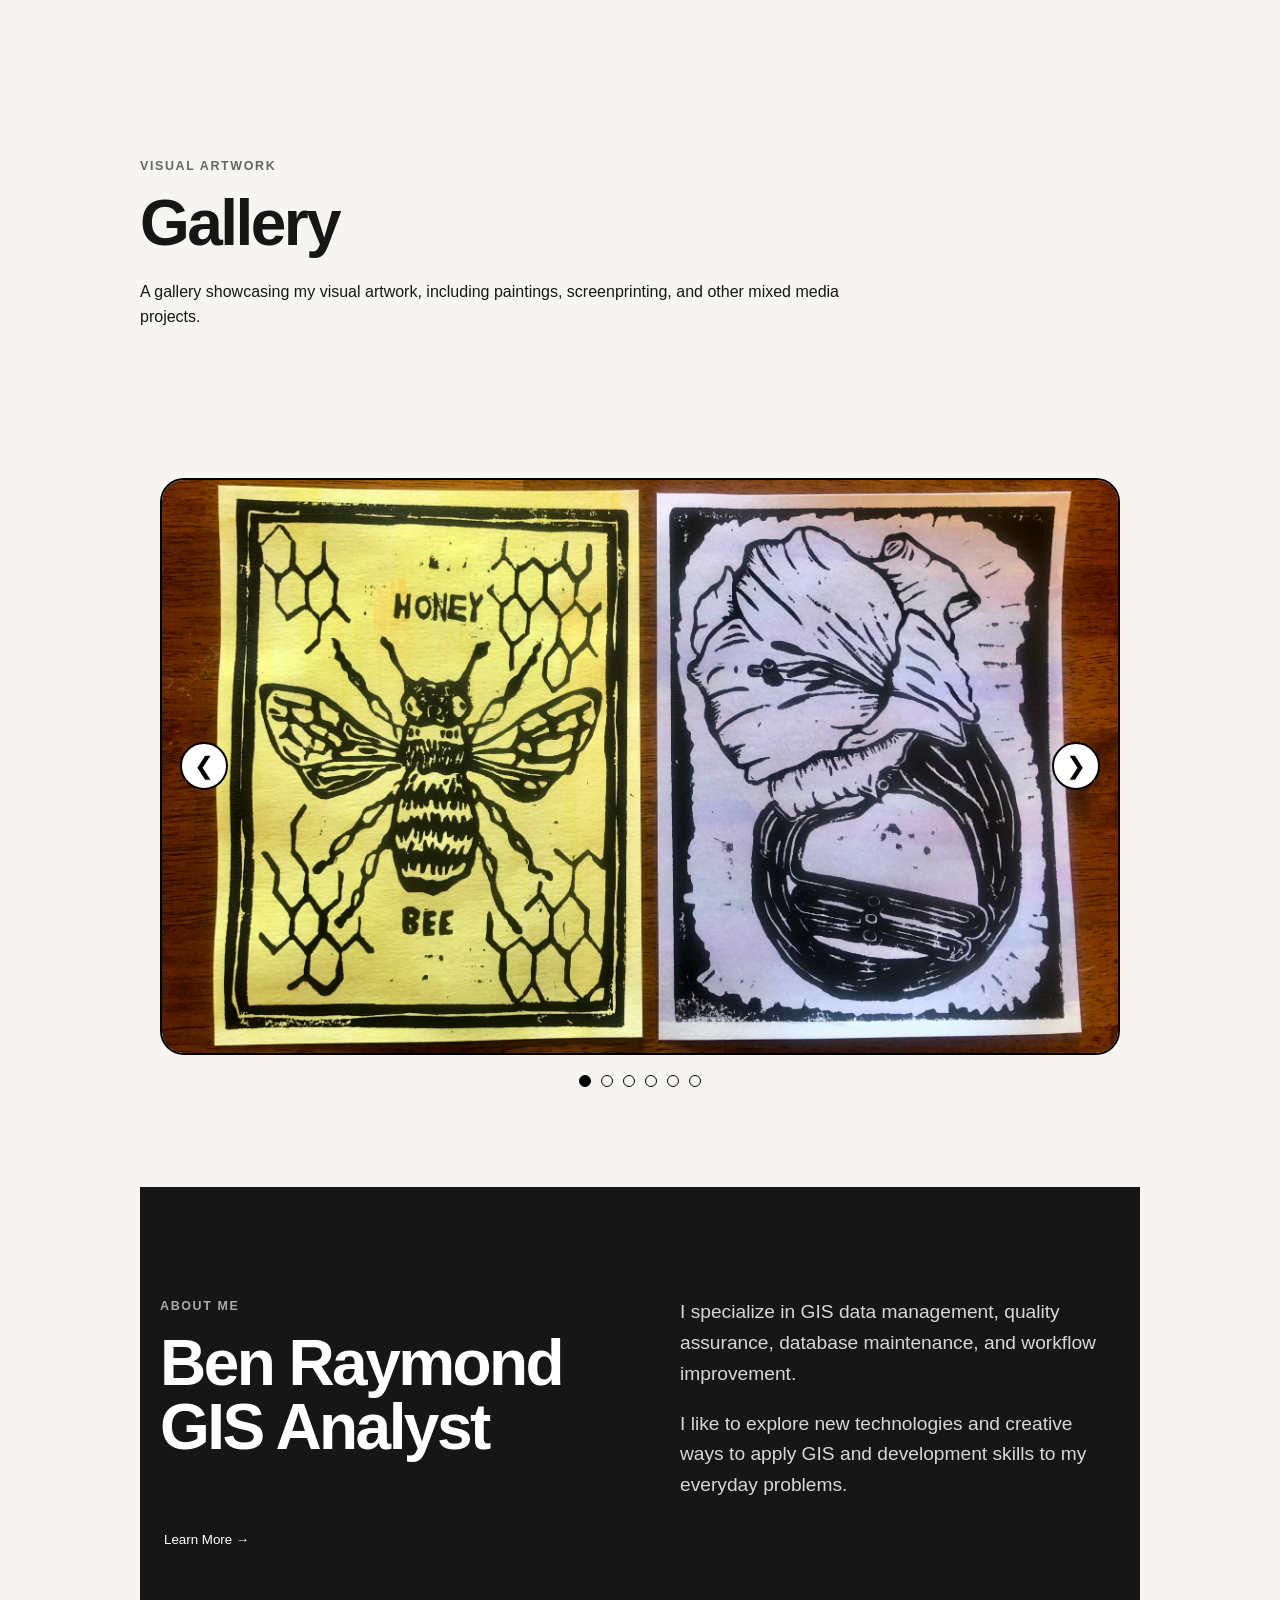
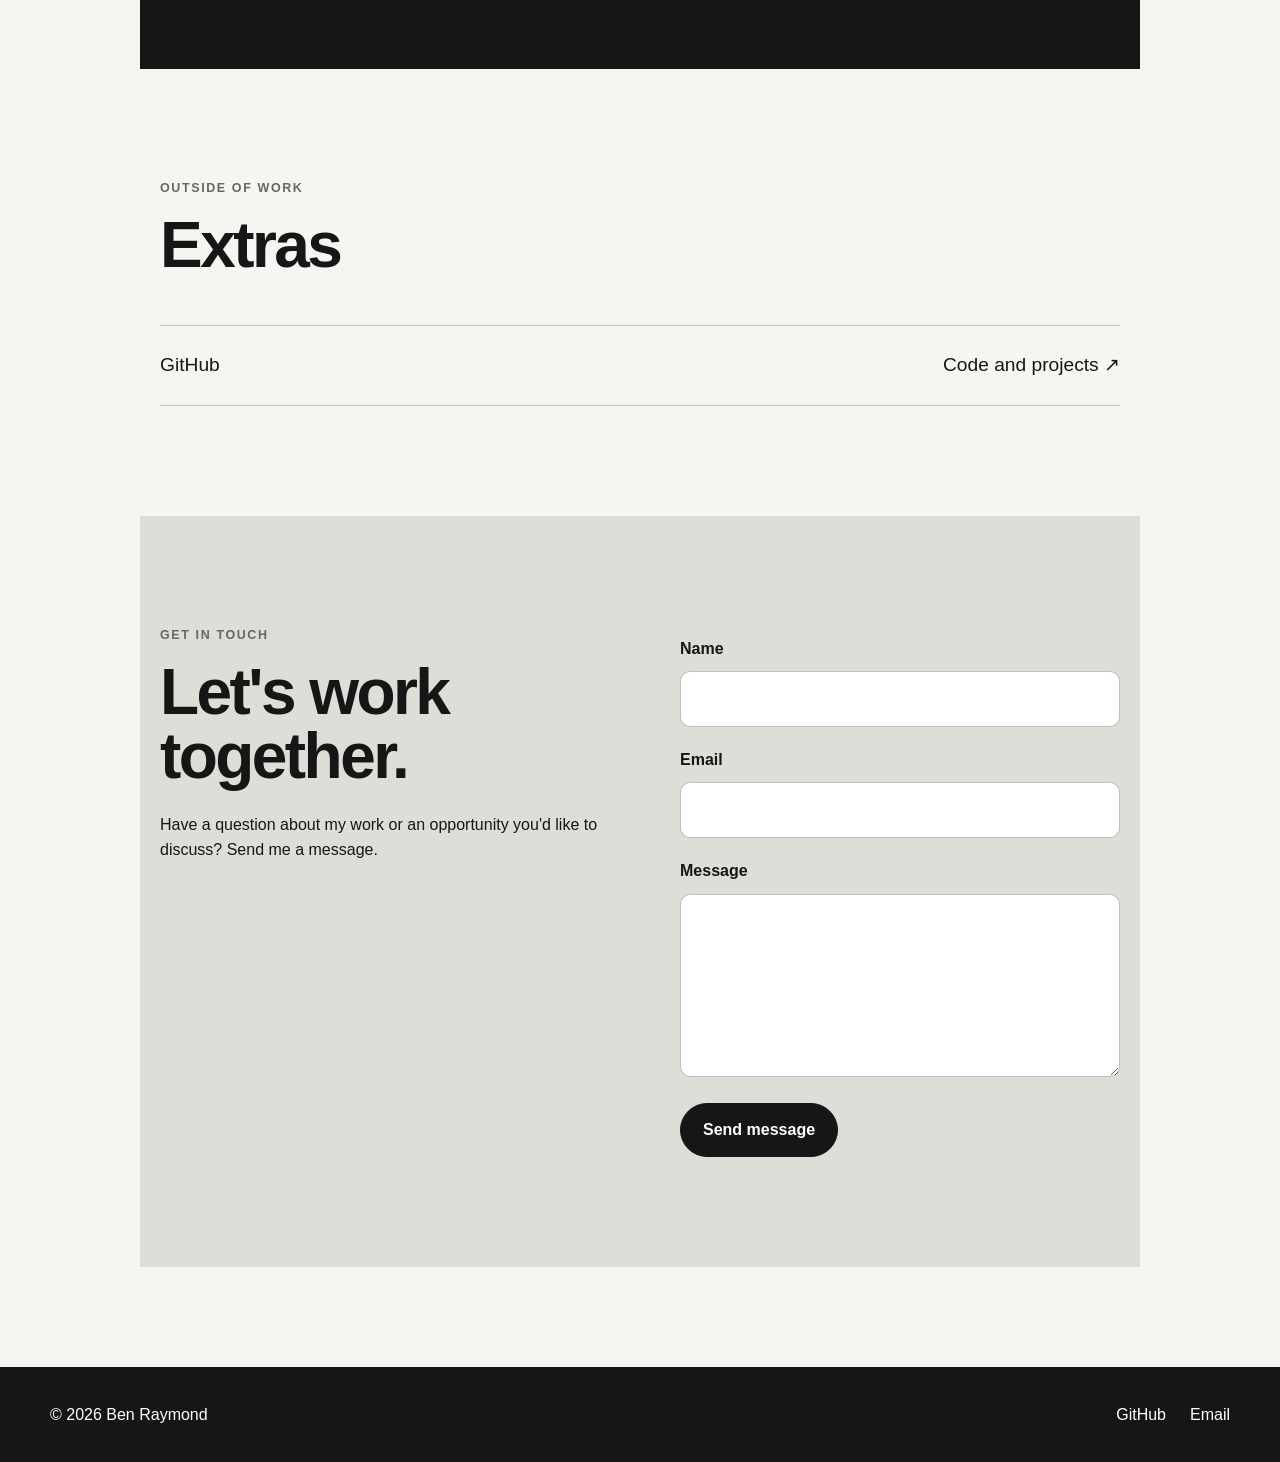
==== commit c3582f07: "Hotfix after Git was down yesterday and left some actions in limbo" ====
--- a/index.html
+++ b/index.html
@@ -23,7 +23,7 @@
     <!-- Navigation -->
     <!-- WIP BANNER-->
     <div class="announcement-banner">
-    🚧 This portfolio is currently a work in progress. New projects and features are being added regularly. Thanks for checking it out!
+    🚧 This portfolio is currently a work in progress. New projects and features are being added regularly.
     </div>
 
 <header class="site-header">
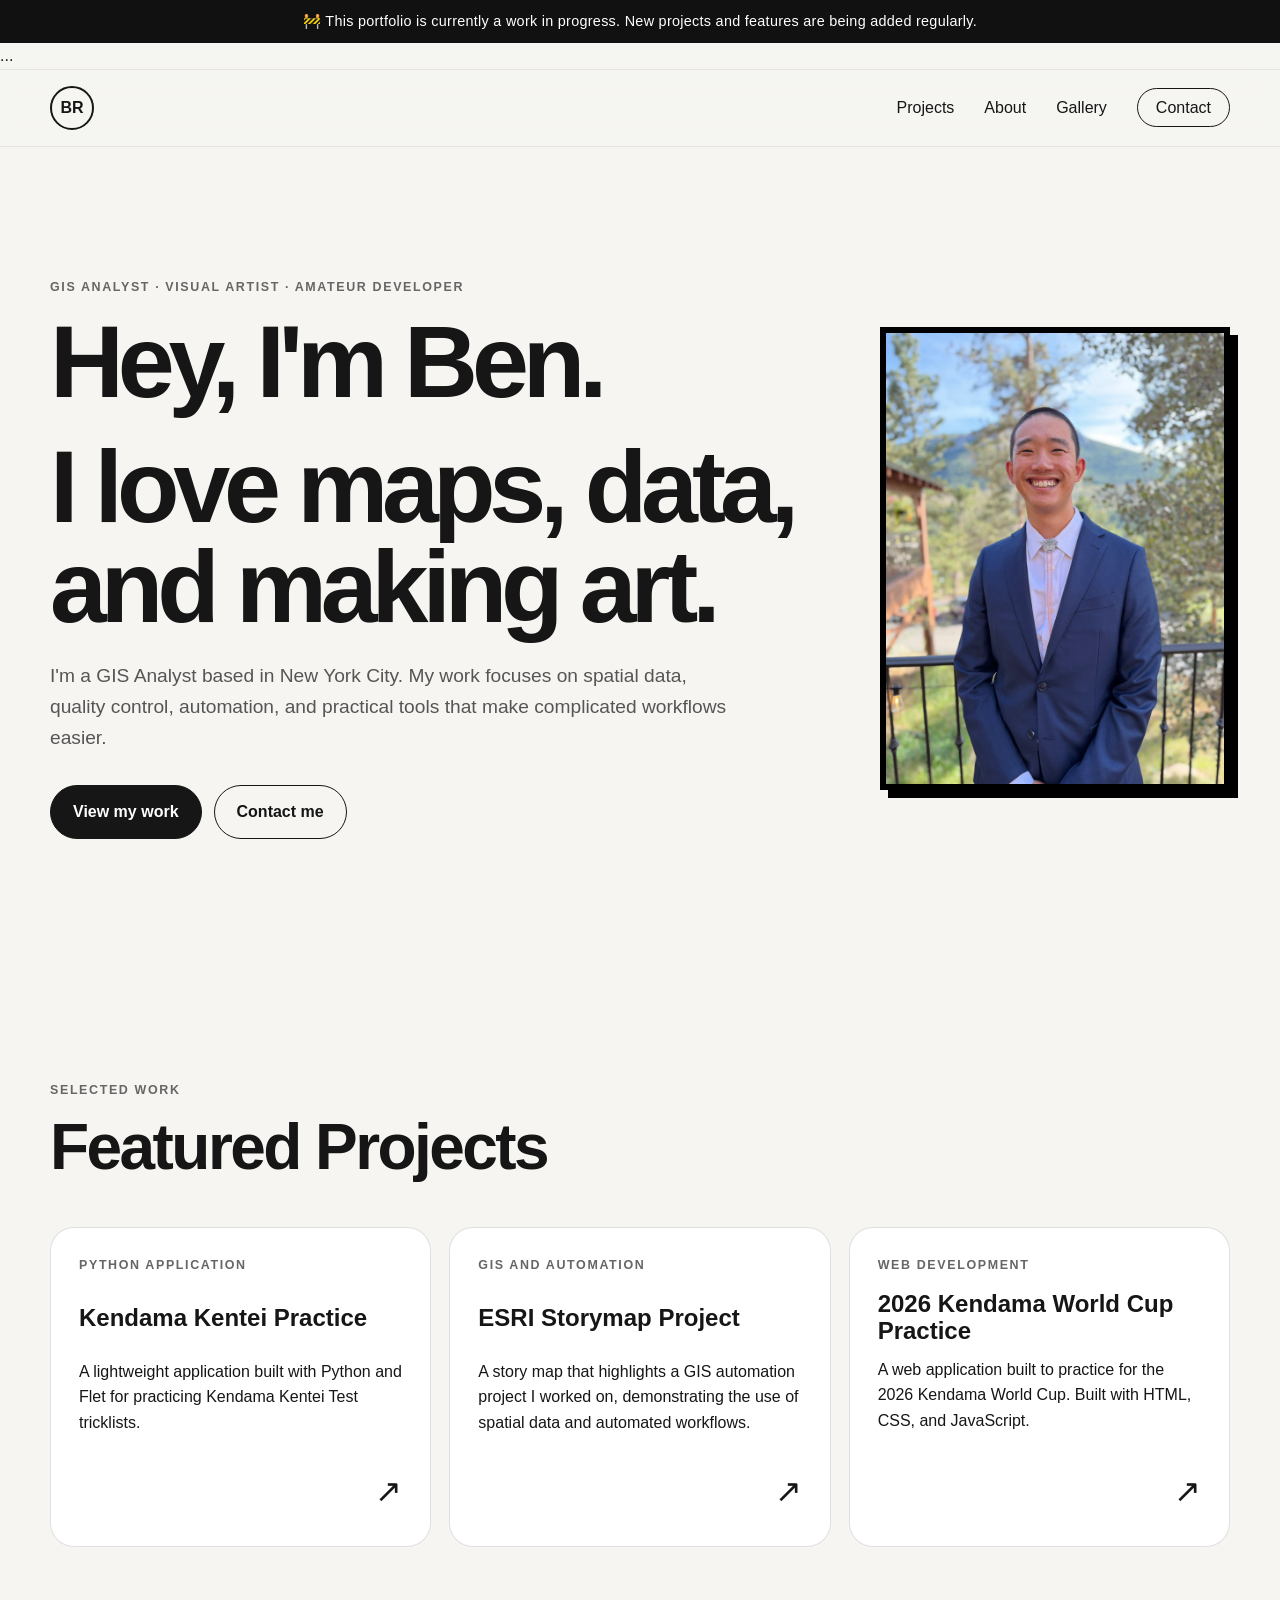
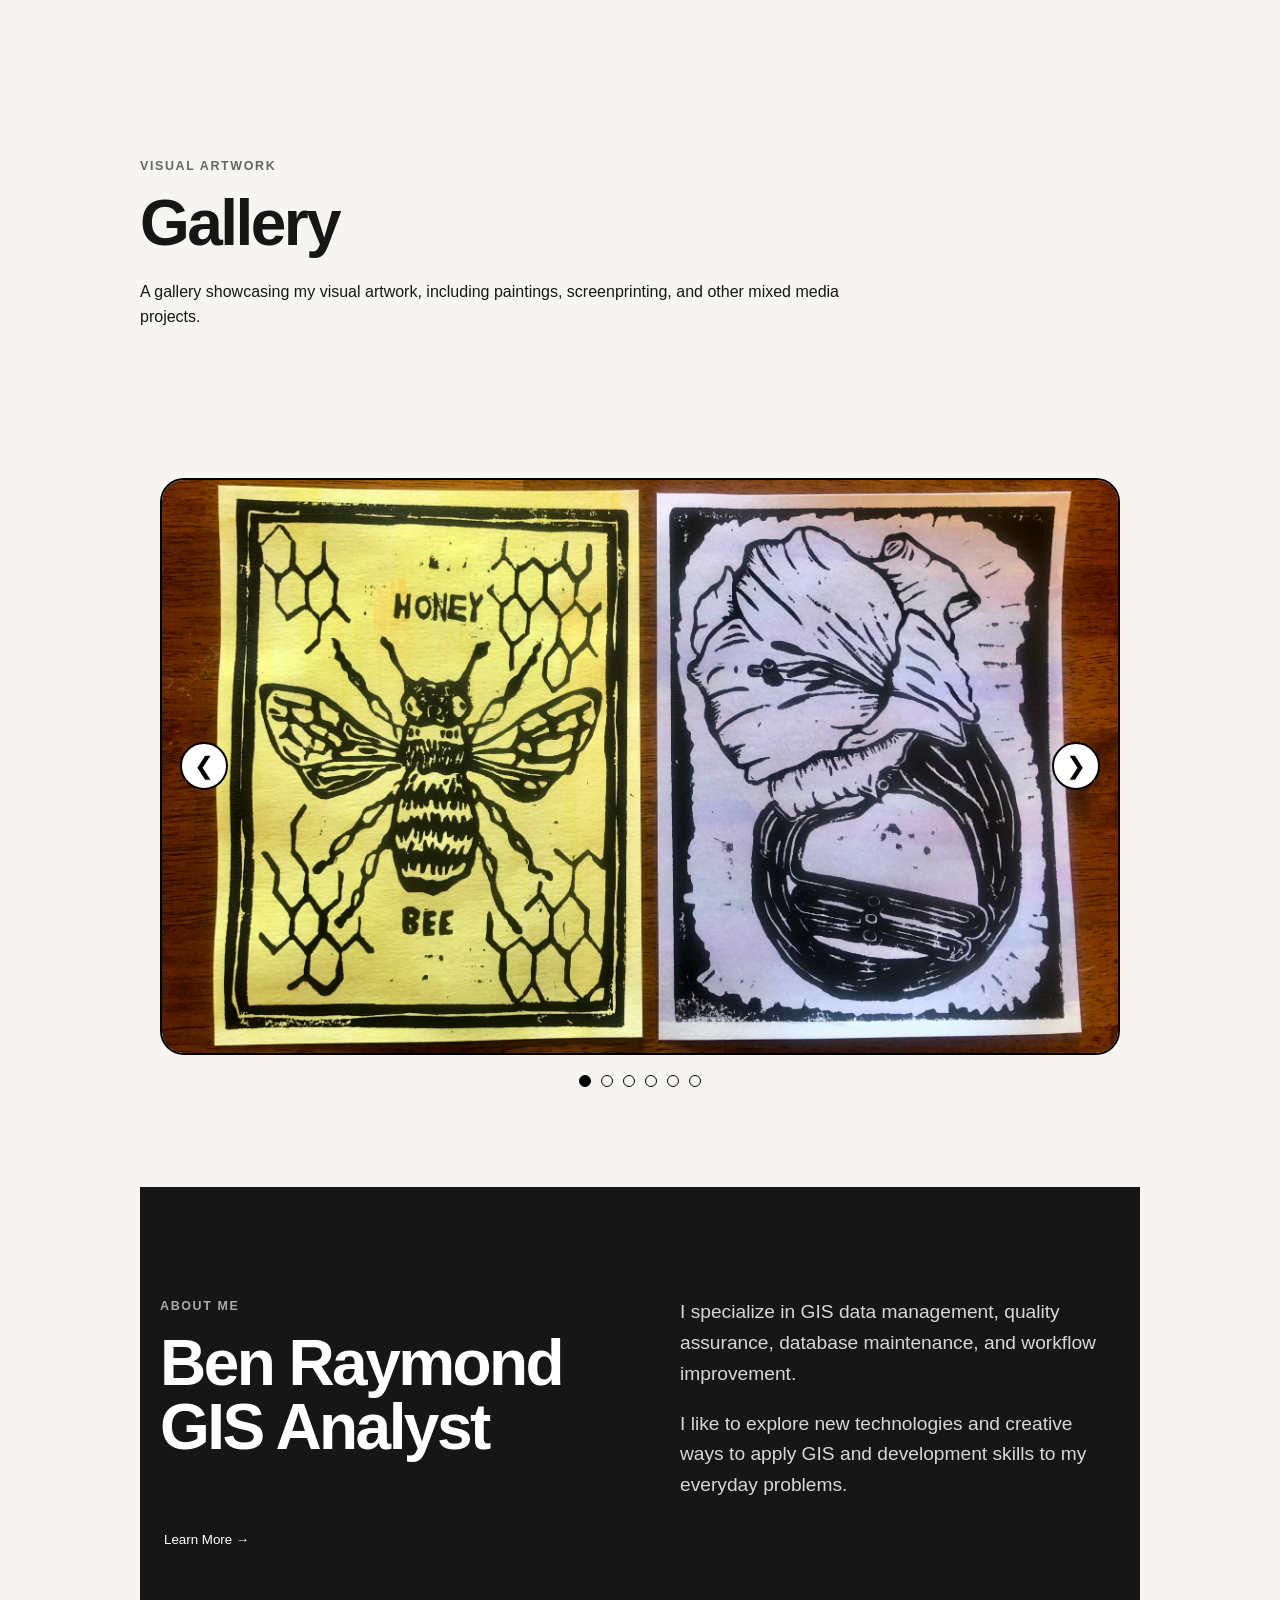
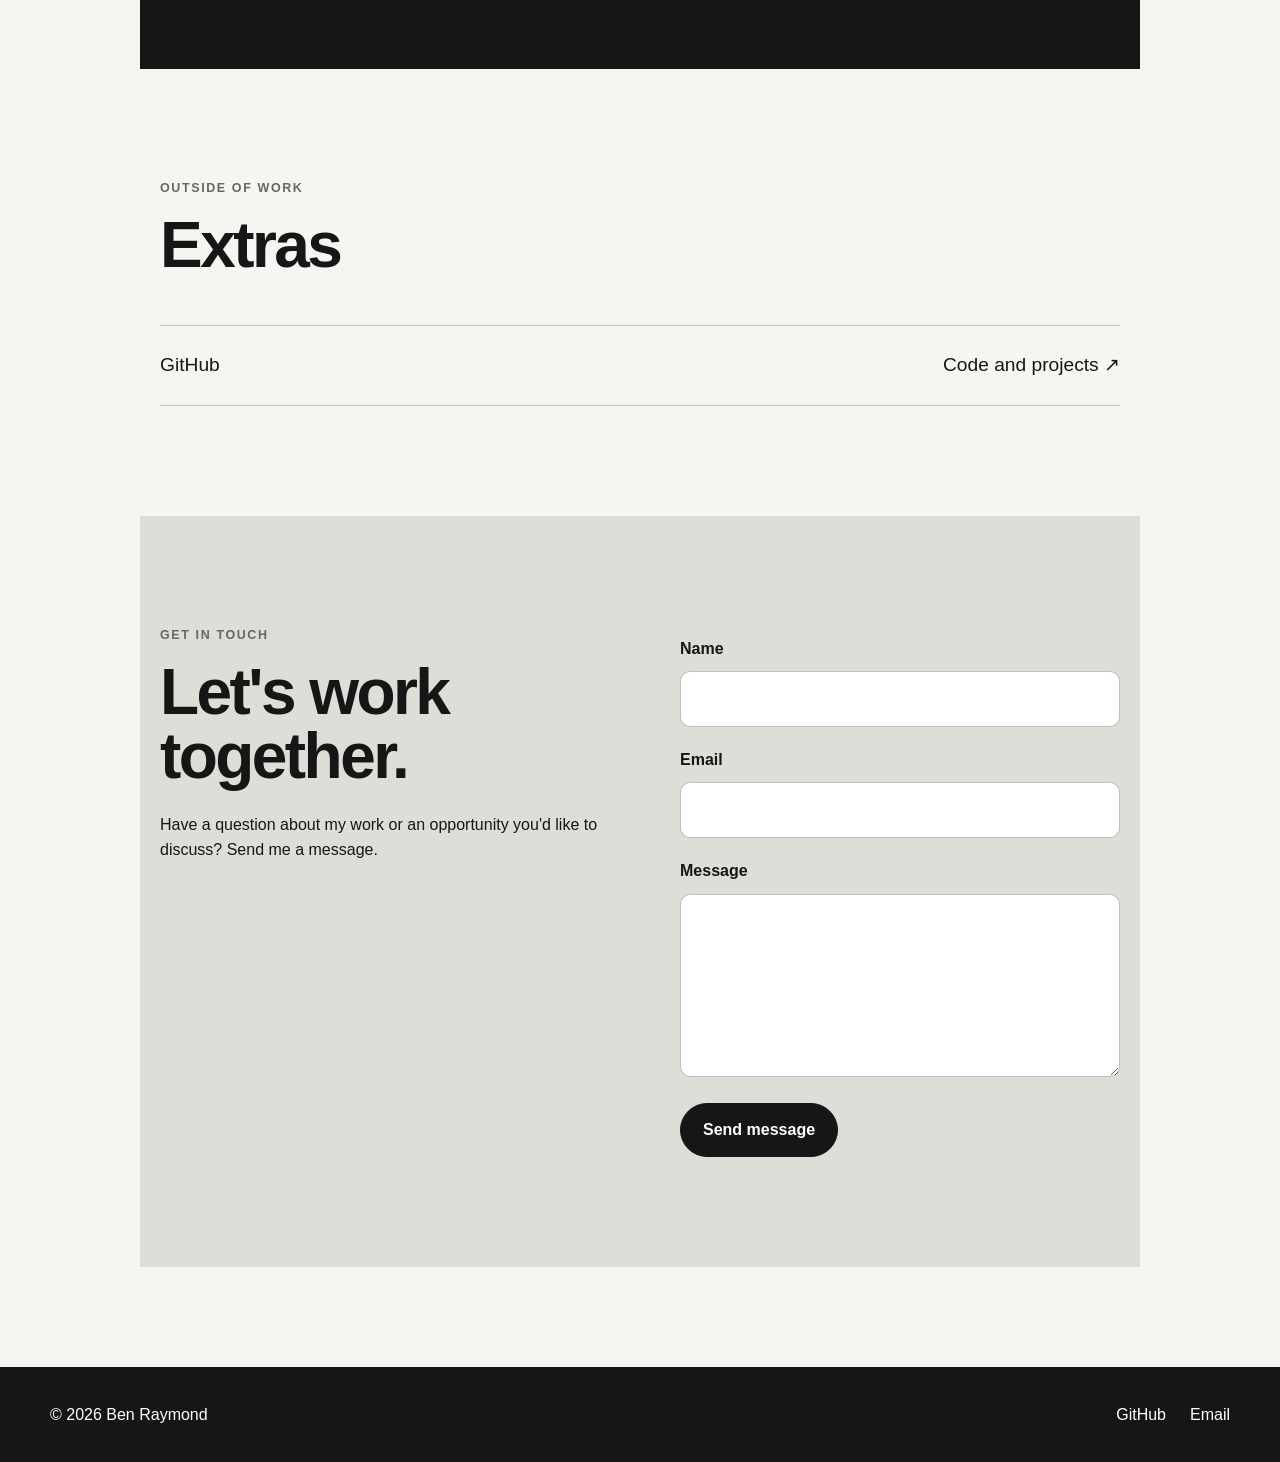
==== commit 17798e9b: "Updated headshot on homepage" ====
--- a/index.html
+++ b/index.html
@@ -77,8 +77,8 @@
 
             <img
                 class="profile-image"
-                src="images/benKWC.JPG"
-                alt="Portrait of Ben Raymond competing at KWC 2025"
+                src="images/benheadshot.jpeg"
+                alt="Portrait of Ben Raymond, 2026"
             >
         </section>
 
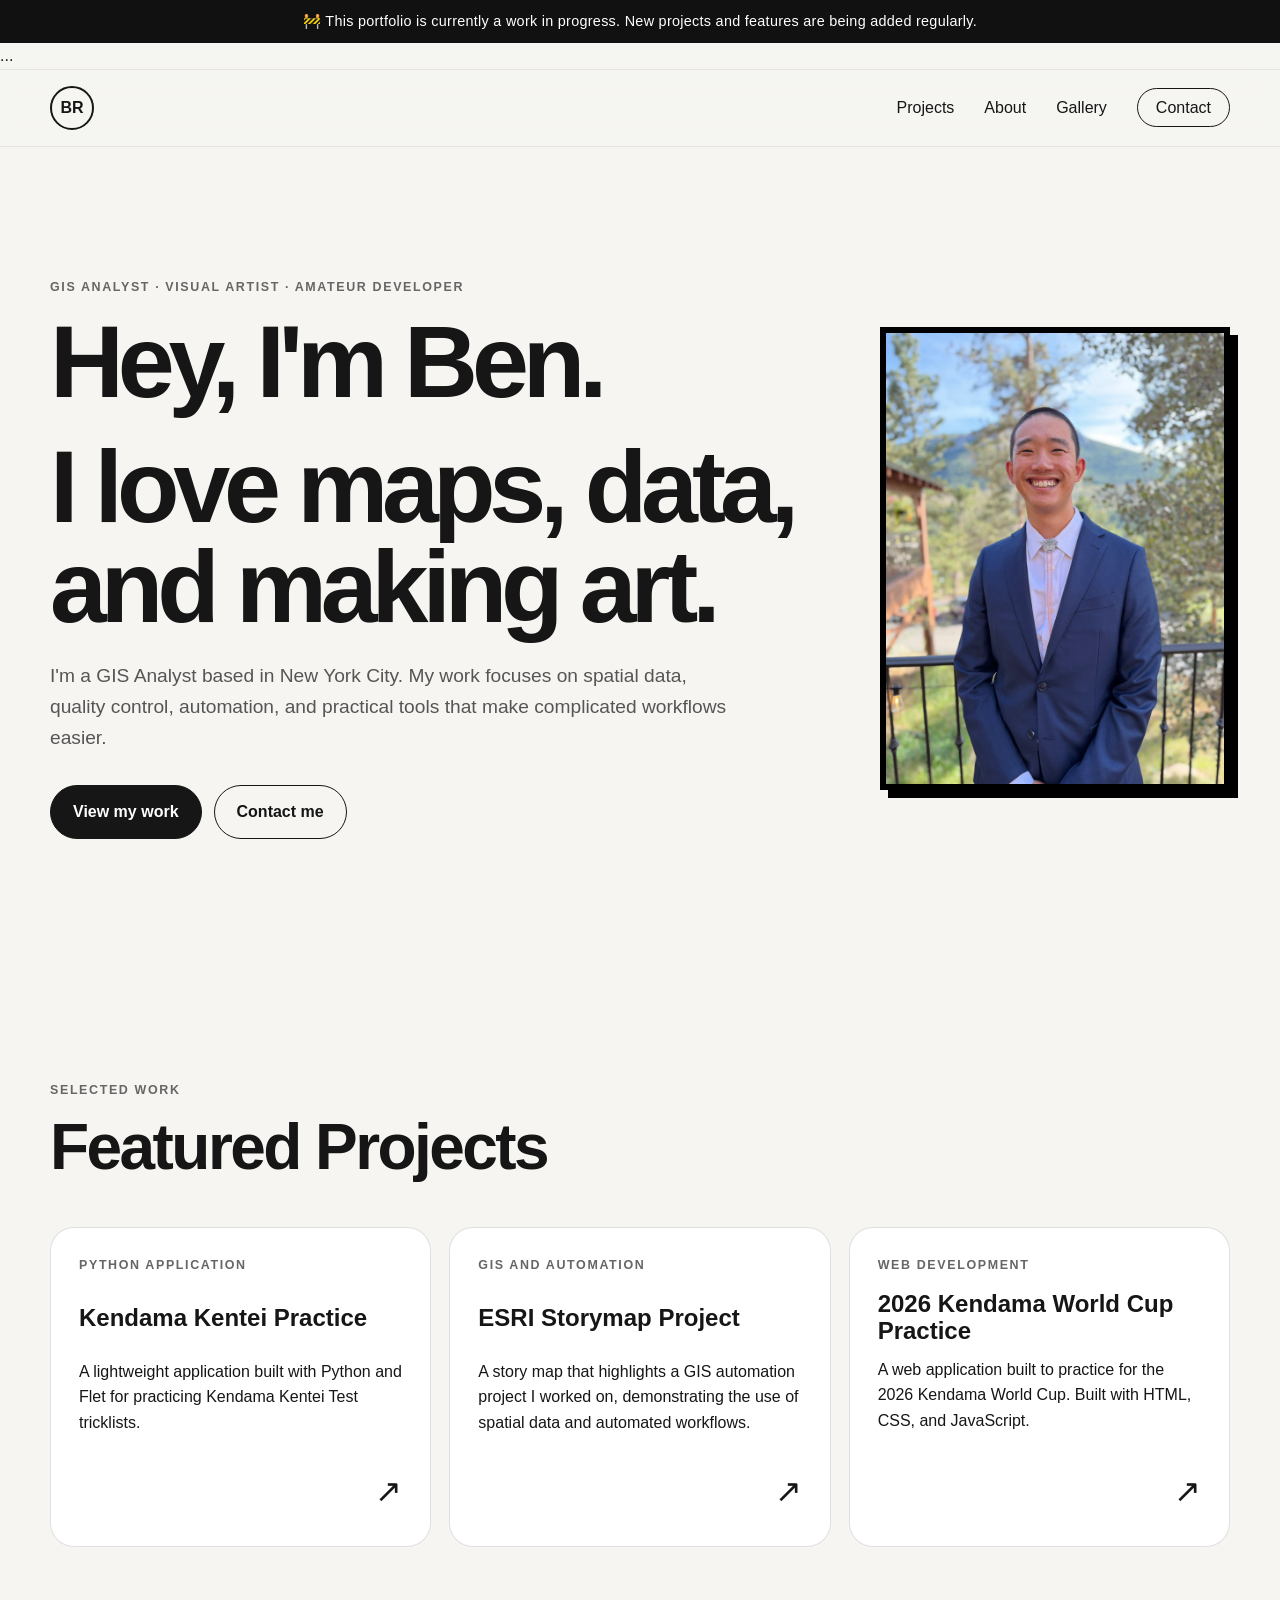
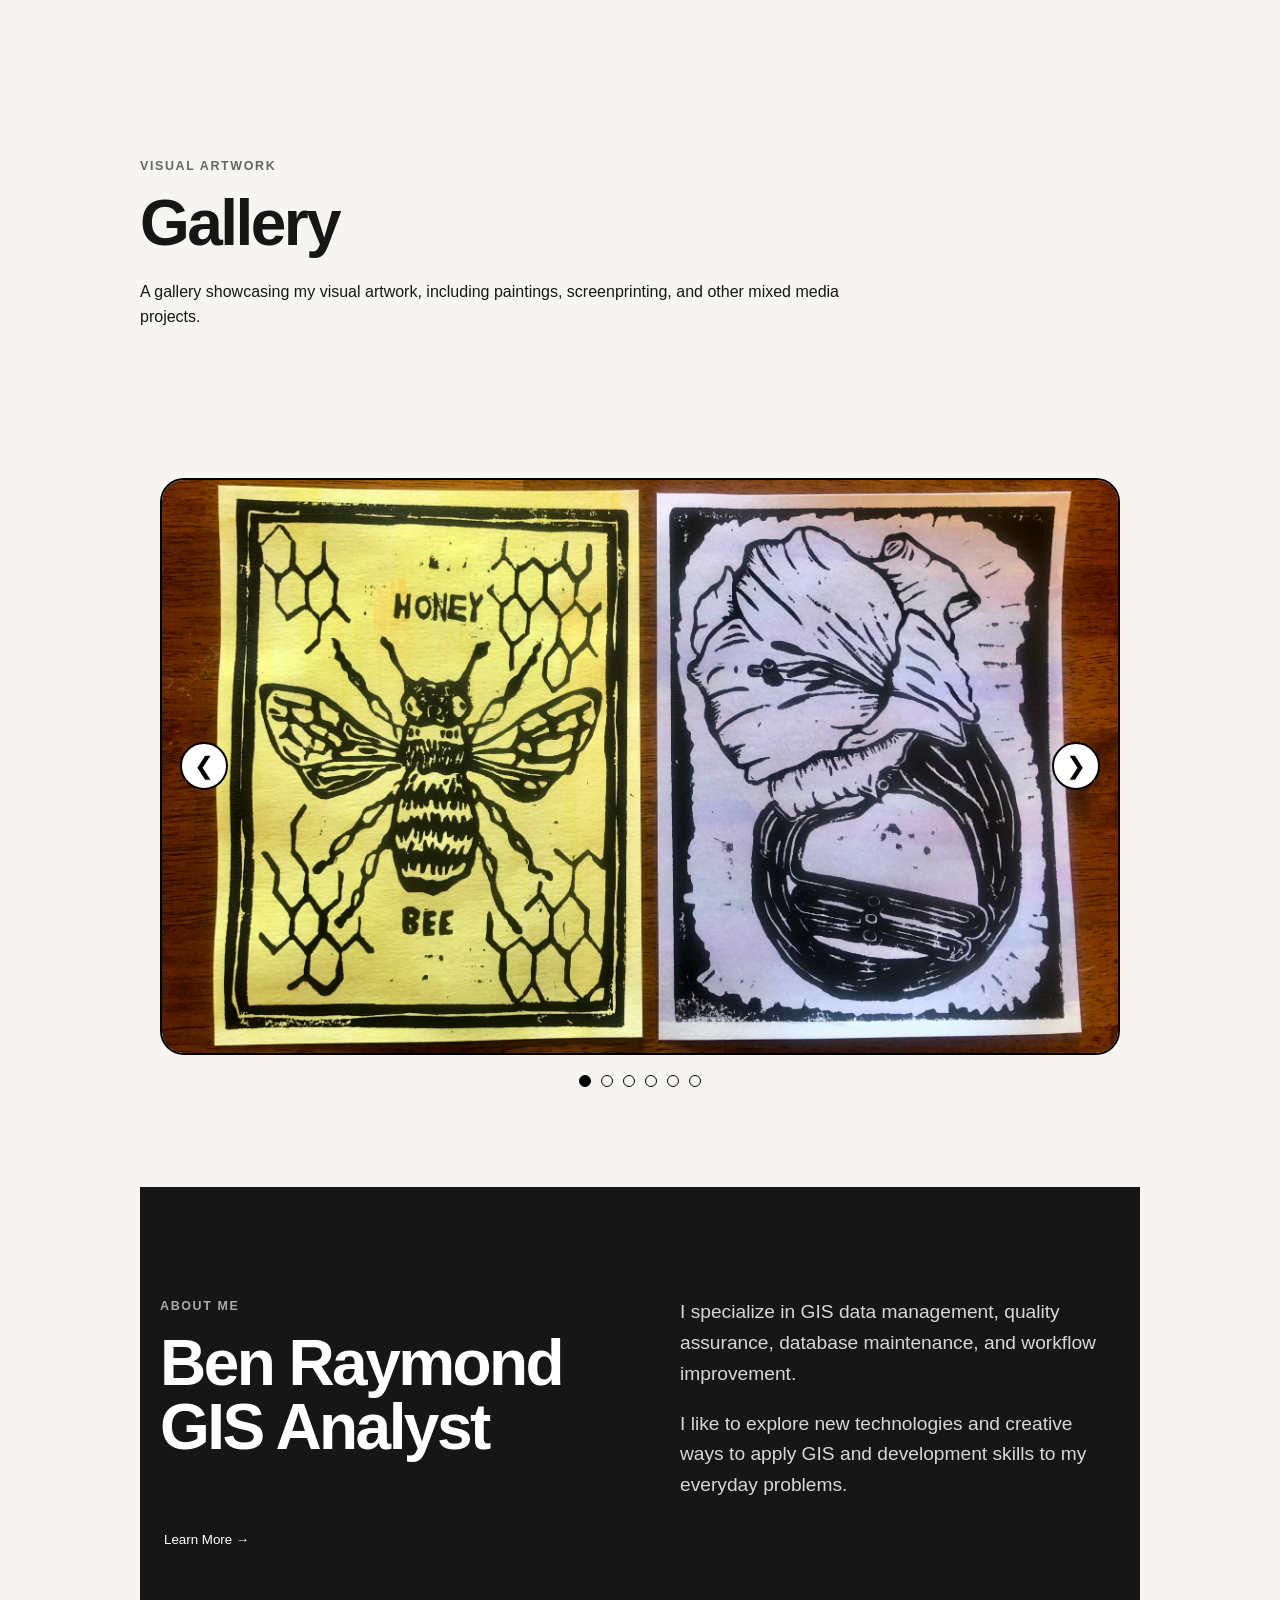
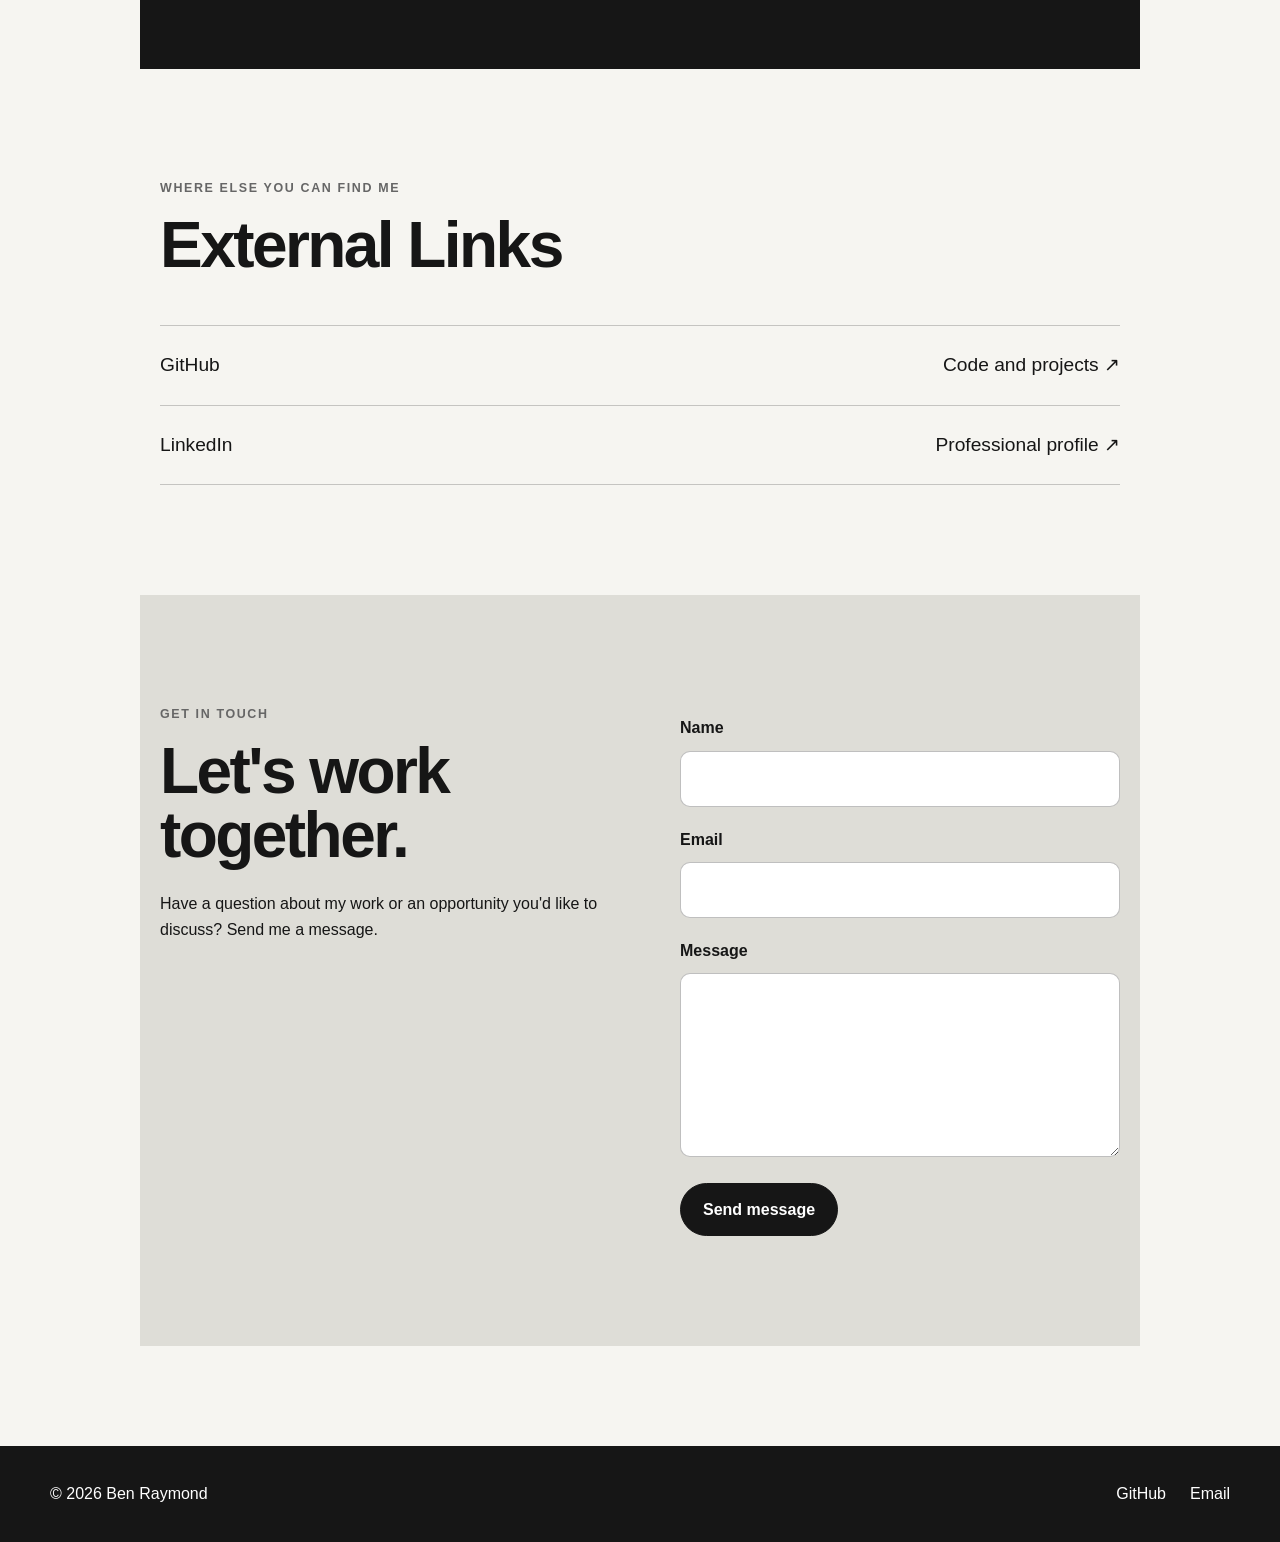
==== commit 4060b2fd: "Added LinkedIn link" ====
--- a/index.html
+++ b/index.html
@@ -245,8 +245,8 @@
         <!-- Extras -->
         <section id="extras" class="section container">
             <div class="section-heading">
-                <p class="eyebrow">Outside of work</p>
-                <h2>Extras</h2>
+                <p class="eyebrow">Where Else You Can Find Me</p>
+                <h2>External Links</h2>
             </div>
 
             <div class="link-list">
@@ -255,6 +255,12 @@
                    target="_blank"
                    rel="noopener noreferrer">GitHub
                    <span>Code and projects ↗</span>
+                </a>
+
+                <a href="https://www.linkedin.com/in/raymond-ben/"
+                   target="_blank"
+                   rel="noopener noreferrer">LinkedIn
+                   <span>Professional profile ↗</span>
                 </a>
             </div>
         </section>
